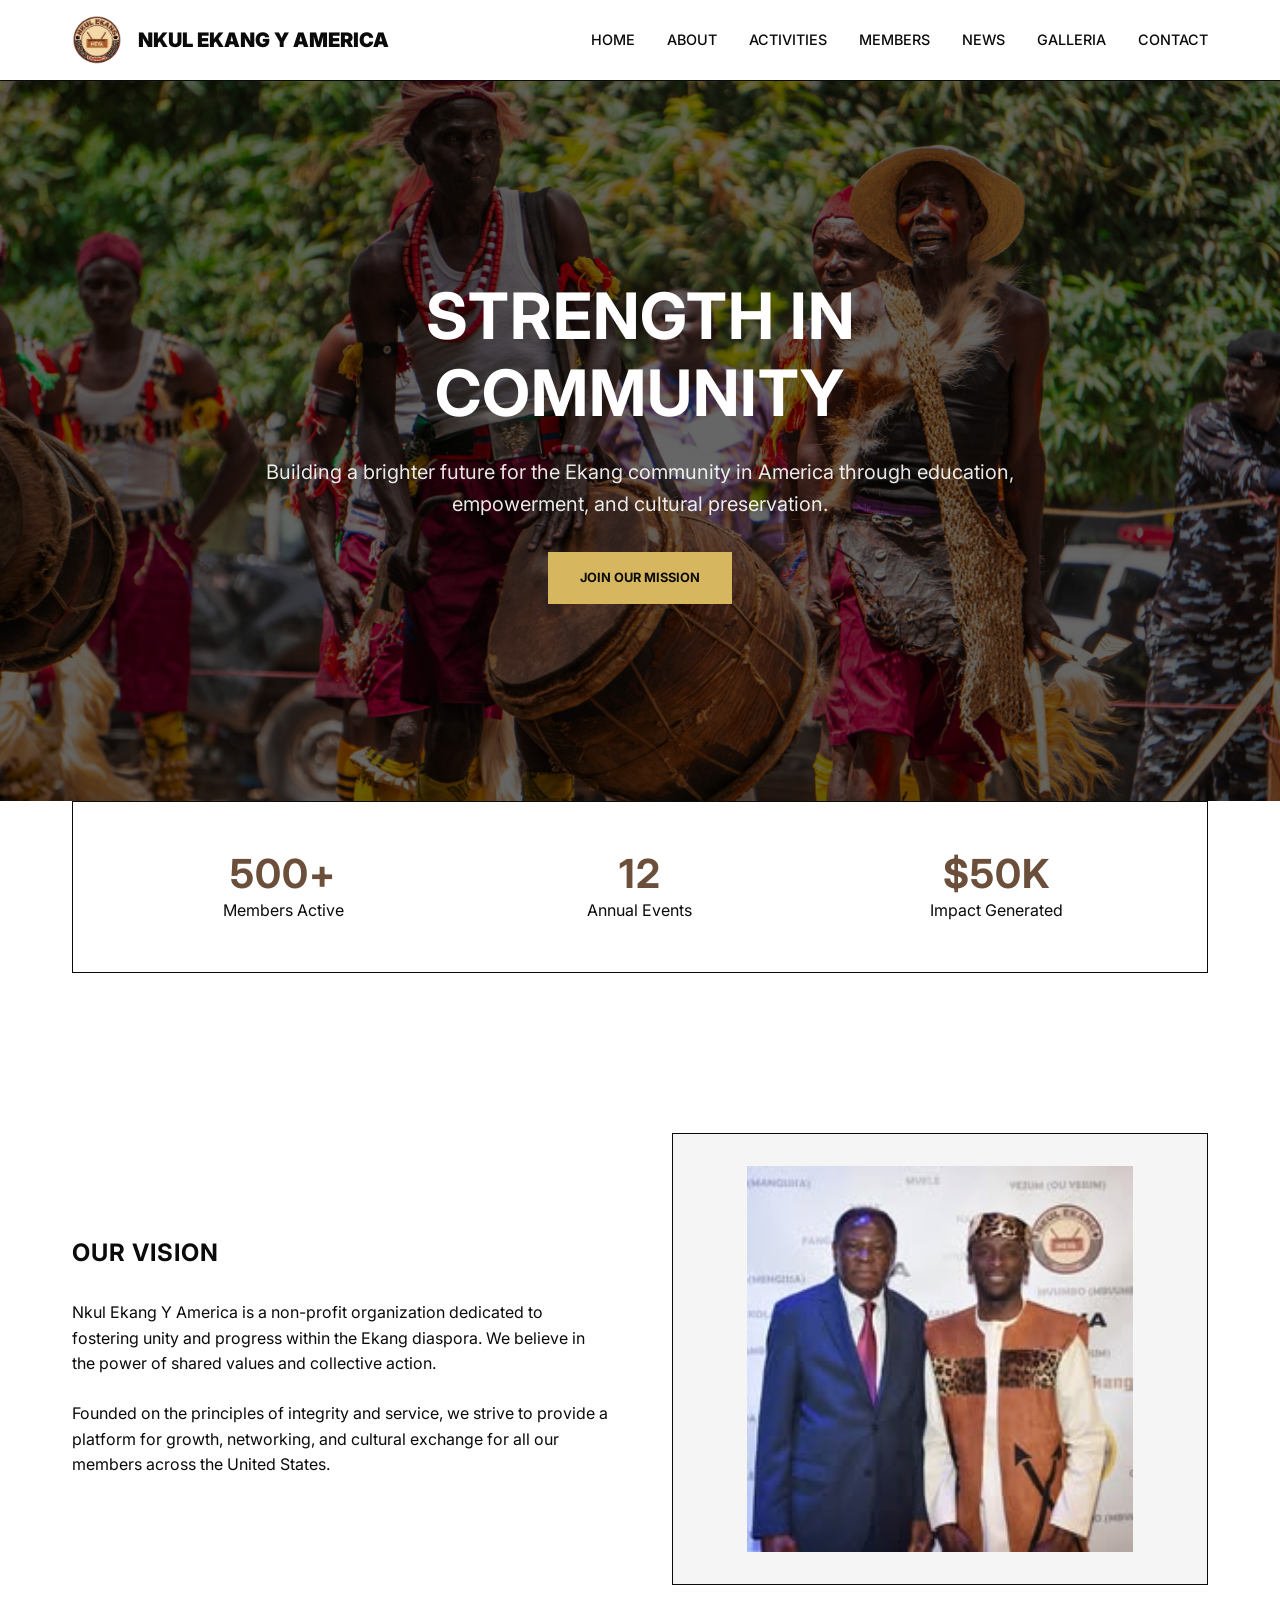
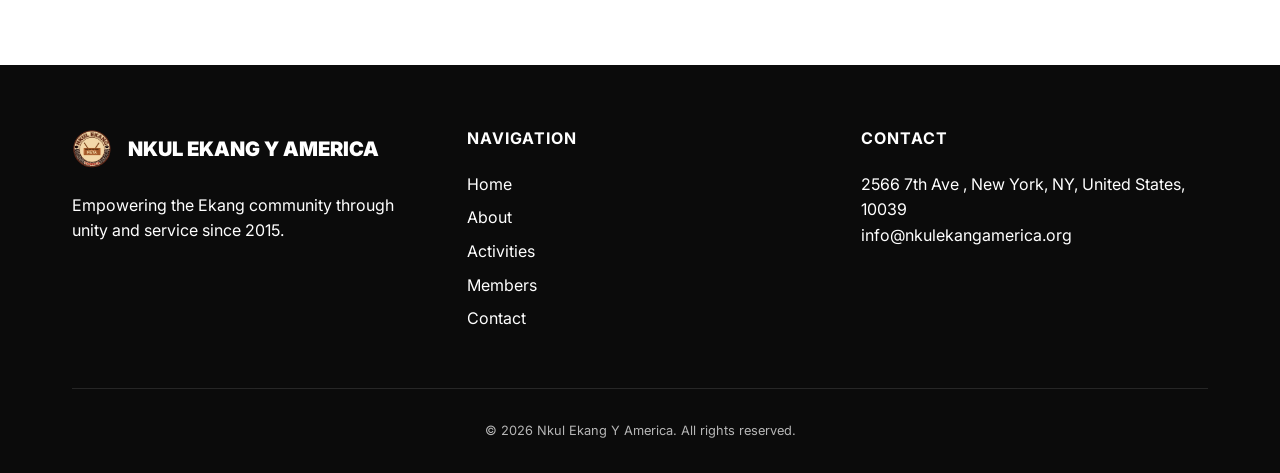
==== index.html @ 3de14778 "update contacts informations" ====
<!DOCTYPE html>
<html lang="en">
<head>
    <meta charset="UTF-8">
    <meta name="viewport" content="width=device-width, initial-scale=1.0">
    <title>Nkul Ekang Y America | Official Association</title>
    <meta name="description" content="Official website of Nkul Ekang Y America, dedicated to community impact and cultural heritage.">
    <link rel="preconnect" href="https://fonts.googleapis.com">
    <link rel="preconnect" href="https://fonts.gstatic.com" crossorigin>
    <link href="https://fonts.googleapis.com/css2?family=Inter:wght@400;500;700;900&display=swap" rel="stylesheet">
    <link rel="stylesheet" href="assets/css/style.css">
    <style>
        .hero {
            height: 80vh;
            display: flex;
            align-items: center;
            background: linear-gradient(rgba(0,0,0,0.6), rgba(0,0,0,0.6)), url('assets/images/banniereindex.jpg') no-repeat center center/cover;
            color: var(--color-white);
            text-align: center;
        }
        .hero-content {
            max-width: 800px;
            margin: 0 auto;
        }
        .hero h1 {
            font-size: 4rem;
            margin-bottom: 1.5rem;
        }
        .hero p {
            font-size: 1.25rem;
            margin-bottom: 2rem;
            opacity: 0.9;
        }

        @media (max-width: 768px) {
            .hero {
                height: 60vh;
            }
            .hero h1 {
                font-size: 2.5rem;
            }
            .hero p {
                font-size: 1.1rem;
            }
        }
        .stats-grid {
            display: grid;
            grid-template-columns: repeat(3, 1fr);
            gap: 2rem;
            text-align: center;
            margin-top: -5rem;
            background: var(--color-white);
            padding: 3rem;
            border: 1px solid var(--color-black);
        }
        .stat-item h3 {
            font-size: 2.5rem;
            color: var(--color-brown);
        }
    </style>
</head>
<body>
    <header>
        <div class="container">
            <nav>
                <a href="index.html" class="logo" style="display: flex; align-items: center; gap: 1rem;">
                    <img src="assets/images/logos/logo-removebg.png" alt="Logo" style="height: 50px;">
                    <span>Nkul Ekang Y America</span>
                </a>
                <div class="nav-links">
                    <a href="index.html">Home</a>
                    <a href="about.html">About</a>
                    <a href="activities.html">Activities</a>
                    <a href="members.html">Members</a>
                    <a href="news.html">News</a>
                    <a href="galleria.html">Galleria</a>
                    <a href="contact.html">Contact</a>
                </div>
                <button class="menu-toggle" aria-label="Toggle Menu">
                    <span></span>
                    <span></span>
                    <span></span>
                </button>
            </nav>
        </div>
    </header>

    <main>
        <section class="hero">
            <div class="container">
                <div class="hero-content">
                    <h1>Strength in Community</h1>
                    <p>Building a brighter future for the Ekang community in America through education, empowerment, and cultural preservation.</p>
                    <a href="contact.html" class="btn btn-alt">Join Our Mission</a>
                </div>
            </div>
        </section>

        <section class="stats">
            <div class="container">
                <div class="stats-grid">
                    <div class="stat-item">
                        <h3>500+</h3>
                        <p>Members Active</p>
                    </div>
                    <div class="stat-item">
                        <h3>12</h3>
                        <p>Annual Events</p>
                    </div>
                    <div class="stat-item">
                        <h3>$50k</h3>
                        <p>Impact Generated</p>
                    </div>
                </div>
            </div>
        </section>

        <section class="about">
            <div class="container">
                <div class="about-content-split" style="display: grid; grid-template-columns: 1fr 1fr; gap: 4rem; align-items: center;">
                    <div>
                        <h2 style="margin-bottom: 2rem;">Our Vision</h2>
                        <p style="margin-bottom: 1.5rem;">Nkul Ekang Y America is a non-profit organization dedicated to fostering unity and progress within the Ekang diaspora. We believe in the power of shared values and collective action.</p>
                        <p>Founded on the principles of integrity and service, we strive to provide a platform for growth, networking, and cultural exchange for all our members across the United States.</p>
                    </div>
                    <div style="background: var(--color-gray-light); border: 1px solid var(--color-black); display: flex; align-items: center; justify-content: center;">
                        <img src="assets/images/2p.jpg" alt="Presidents" style="width: 100%; max-width: 450px; height: auto; display: block; padding: 2rem;">
                    </div>
                </div>
            </div>
        </section>
    </main>

    <footer>
        <div class="container">
            <div class="footer-grid">
                <div>
                    <div class="logo" style="display: flex; align-items: center; gap: 1rem; margin-bottom: 1.5rem;">
                        <img src="assets/images/logos/logo-removebg.png" alt="Logo" style="height: 40px;">
                        <span>Nkul Ekang Y America</span>
                    </div>
                    <p>Empowering the Ekang community through unity and service since 2015.</p>
                </div>
                <div>
                    <h4 style="margin-bottom: 1.5rem;">Navigation</h4>
                    <ul style="list-style: none;">
                        <li style="margin-bottom: 0.5rem;"><a href="index.html">Home</a></li>
                        <li style="margin-bottom: 0.5rem;"><a href="about.html">About</a></li>
                        <li style="margin-bottom: 0.5rem;"><a href="activities.html">Activities</a></li>
                        <li style="margin-bottom: 0.5rem;"><a href="members.html">Members</a></li>
                        <li style="margin-bottom: 0.5rem;"><a href="contact.html">Contact</a></li>
                    </ul>
                </div>
                <div>
                    <h4 style="margin-bottom: 1.5rem;">Contact</h4>
                    <p>2566 7th Ave , New York, NY, United States, 10039</p>
                    <p>info@nkulekangamerica.org</p>
                </div>
            </div>
            <div class="footer-bottom">
                &copy; 2026 Nkul Ekang Y America. All rights reserved.
            </div>
        </div>
    </footer>

    <script>
        const menuToggle = document.querySelector('.menu-toggle');
        const navLinks = document.querySelector('.nav-links');

        menuToggle.addEventListener('click', () => {
            navLinks.classList.toggle('active');
        });

        // Close menu when clicking a link
        document.querySelectorAll('.nav-links a').forEach(link => {
            link.addEventListener('click', () => {
                navLinks.classList.remove('active');
            });
        });
    </script>
</body>
</html>
---- assets/css/style.css ----
/* 
   NKUL EKANG Y AMERICA - DESIGN SYSTEM
   Theme: Institutional, Minimalist, Sharp
*/

:root {
    --color-black: #0B0B0B;
    --color-white: #FFFFFF;
    --color-brown: #6B4F3A;
    --color-yellow: #D6B65F;
    --color-gray-light: #F5F5F5;
    --font-main: 'Inter', system-ui, -apple-system, sans-serif;
    --container-width: 1200px;
    --spacing-base: 1rem;
}

/* Base Reset */
* {
    margin: 0;
    padding: 0;
    box-sizing: border-box;
}

body {
    font-family: var(--font-main);
    background-color: var(--color-white);
    color: var(--color-black);
    line-height: 1.6;
    overflow-x: hidden;
}

/* Typography */
h1, h2, h3, h4 {
    text-transform: uppercase;
    letter-spacing: 1px;
    font-weight: 700;
    line-height: 1.2;
}

a {
    text-decoration: none;
    color: inherit;
    transition: color 0.3s ease;
}

/* Layout Elements */
.container {
    max-width: var(--container-width);
    margin: 0 auto;
    padding: 0 2rem;
}

section {
    padding: 5rem 0;
}

/* Header & Navigation */
header {
    background: var(--color-white);
    border-bottom: 1px solid var(--color-black);
    position: sticky;
    top: 0;
    z-index: 1000;
}

nav {
    display: flex;
    justify-content: space-between;
    align-items: center;
    height: 80px;
}

.logo {
    font-size: 1.25rem;
    font-weight: 900;
    text-transform: uppercase;
}

.nav-links {
    display: flex;
    gap: 2rem;
}

.nav-links a {
    font-weight: 500;
    font-size: 0.9rem;
    text-transform: uppercase;
}

.nav-links a:hover {
    color: var(--color-brown);
}

.menu-toggle {
    display: none;
    flex-direction: column;
    gap: 6px;
    cursor: pointer;
    background: none;
    border: none;
    padding: 10px;
}

.menu-toggle span {
    display: block;
    width: 25px;
    height: 2px;
    background-color: var(--color-black);
    transition: 0.3s;
}

/* Components - NO BORDER RADIUS */
.btn {
    display: inline-block;
    padding: 1rem 2rem;
    background: var(--color-black);
    color: var(--color-white);
    border: none;
    text-transform: uppercase;
    font-weight: 700;
    font-size: 0.8rem;
    cursor: pointer;
    transition: background 0.3s ease;
}

.btn:hover {
    background: var(--color-brown);
}

.btn-alt {
    background: var(--color-yellow);
    color: var(--color-black);
}

.btn-alt:hover {
    background: #c2a353;
}

/* Sharp Cards */
.card {
    border: 1px solid #e0e0e0;
    padding: 2rem;
}

/* Page Banner System */
.page-banner {
    height: 40vh;
    display: flex;
    align-items: center;
    background-size: cover;
    background-position: center;
    position: relative;
    color: var(--color-white);
    margin-bottom: 2rem;
}

.page-banner::before {
    content: '';
    position: absolute;
    top: 0;
    left: 0;
    width: 100%;
    height: 100%;
    background: rgba(0, 0, 0, 0.6);
}

.page-banner .container {
    position: relative;
    z-index: 2;
}

.page-banner h1 {
    font-size: 3.5rem;
    margin: 0;
}

/* Footer */
footer {
    background: var(--color-black);
    color: var(--color-white);
    padding: 4rem 0 2rem;
}

.footer-grid {
    display: grid;
    grid-template-columns: repeat(auto-fit, minmax(200px, 1fr));
    gap: 3rem;
    margin-bottom: 3rem;
}

.footer-bottom {
    border-top: 1px solid #333;
    padding-top: 2rem;
    font-size: 0.8rem;
    text-align: center;
    opacity: 0.7;
}

/* Responsiveness */
@media (max-width: 768px) {
    nav {
        height: 70px;
    }

    .menu-toggle {
        display: flex;
    }

    .nav-links {
        display: none;
        position: absolute;
        top: 70px;
        left: 0;
        width: 100%;
        background: var(--color-white);
        flex-direction: column;
        padding: 2rem;
        gap: 1.5rem;
        border-bottom: 1px solid var(--color-black);
        z-index: 999;
    }

    .nav-links.active {
        display: flex;
    }

    .nav-links a {
        font-size: 1rem;
        width: 100%;
        text-align: center;
    }

    .page-banner h1 {
        font-size: 2.2rem;
    }

    section {
        padding: 3rem 0;
    }
    
    h1 { font-size: 2.2rem; }
    h2 { font-size: 1.8rem; }

    .container {
        padding: 0 1.5rem;
    }

    /* Grid adjustments for mobile */
    .footer-grid, 
    .stats-grid, 
    .values-grid,
    .members-grid {
        grid-template-columns: 1fr !important;
        gap: 2rem;
    }

    /* Specific layout fixes for About and Home */
    .about-content-split {
        grid-template-columns: 1fr !important;
        text-align: center;
        gap: 2rem !important;
    }

    .about-content-split img {
        max-width: 350px !important;
        width: 100%;
        margin: 0 auto;
    }
}
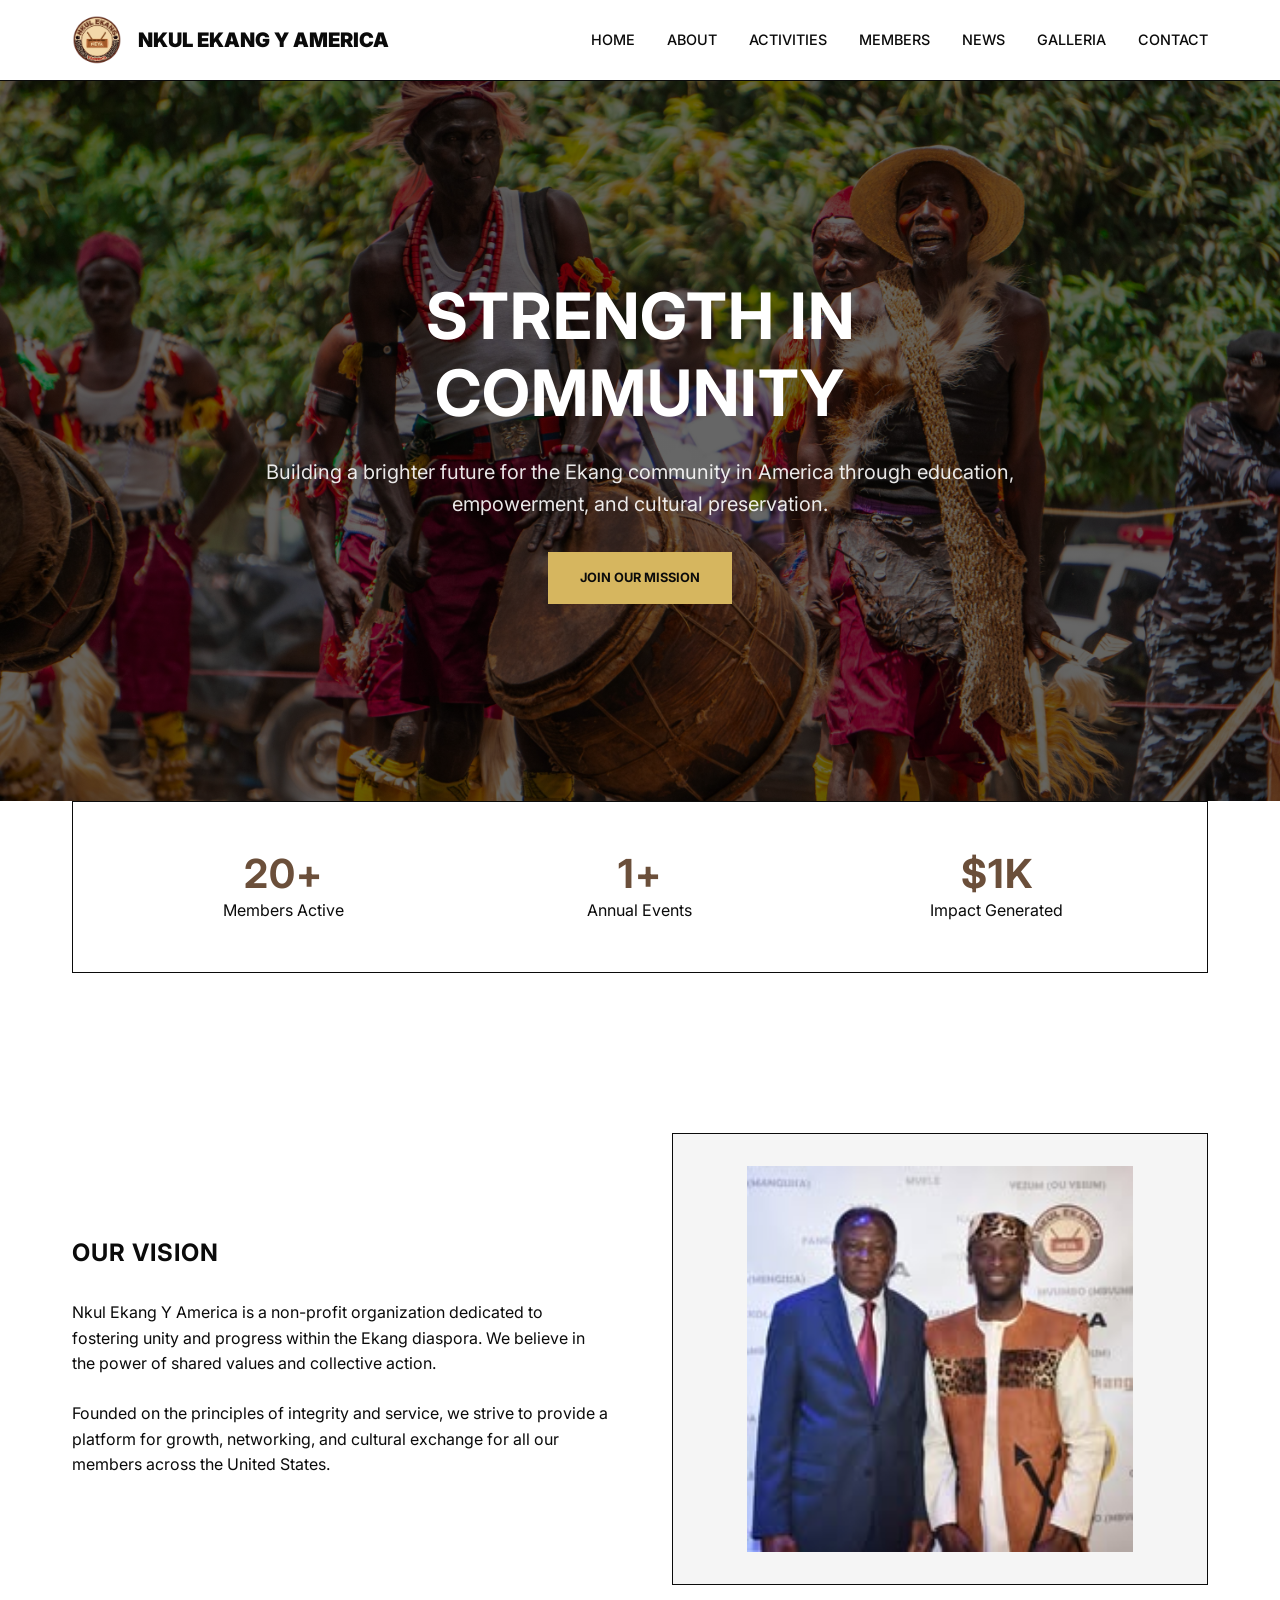
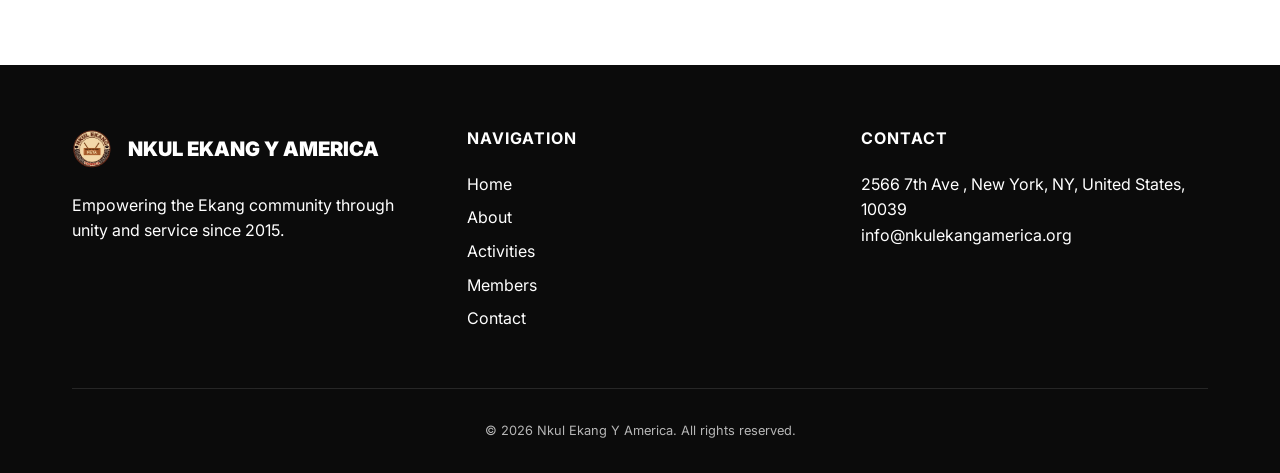
==== commit f22369b8: "modifications mineures" ====
--- a/index.html
+++ b/index.html
@@ -100,15 +100,15 @@
             <div class="container">
                 <div class="stats-grid">
                     <div class="stat-item">
-                        <h3>500+</h3>
+                        <h3>20+</h3>
                         <p>Members Active</p>
                     </div>
                     <div class="stat-item">
-                        <h3>12</h3>
+                        <h3>1+</h3>
                         <p>Annual Events</p>
                     </div>
                     <div class="stat-item">
-                        <h3>$50k</h3>
+                        <h3>$1k</h3>
                         <p>Impact Generated</p>
                     </div>
                 </div>
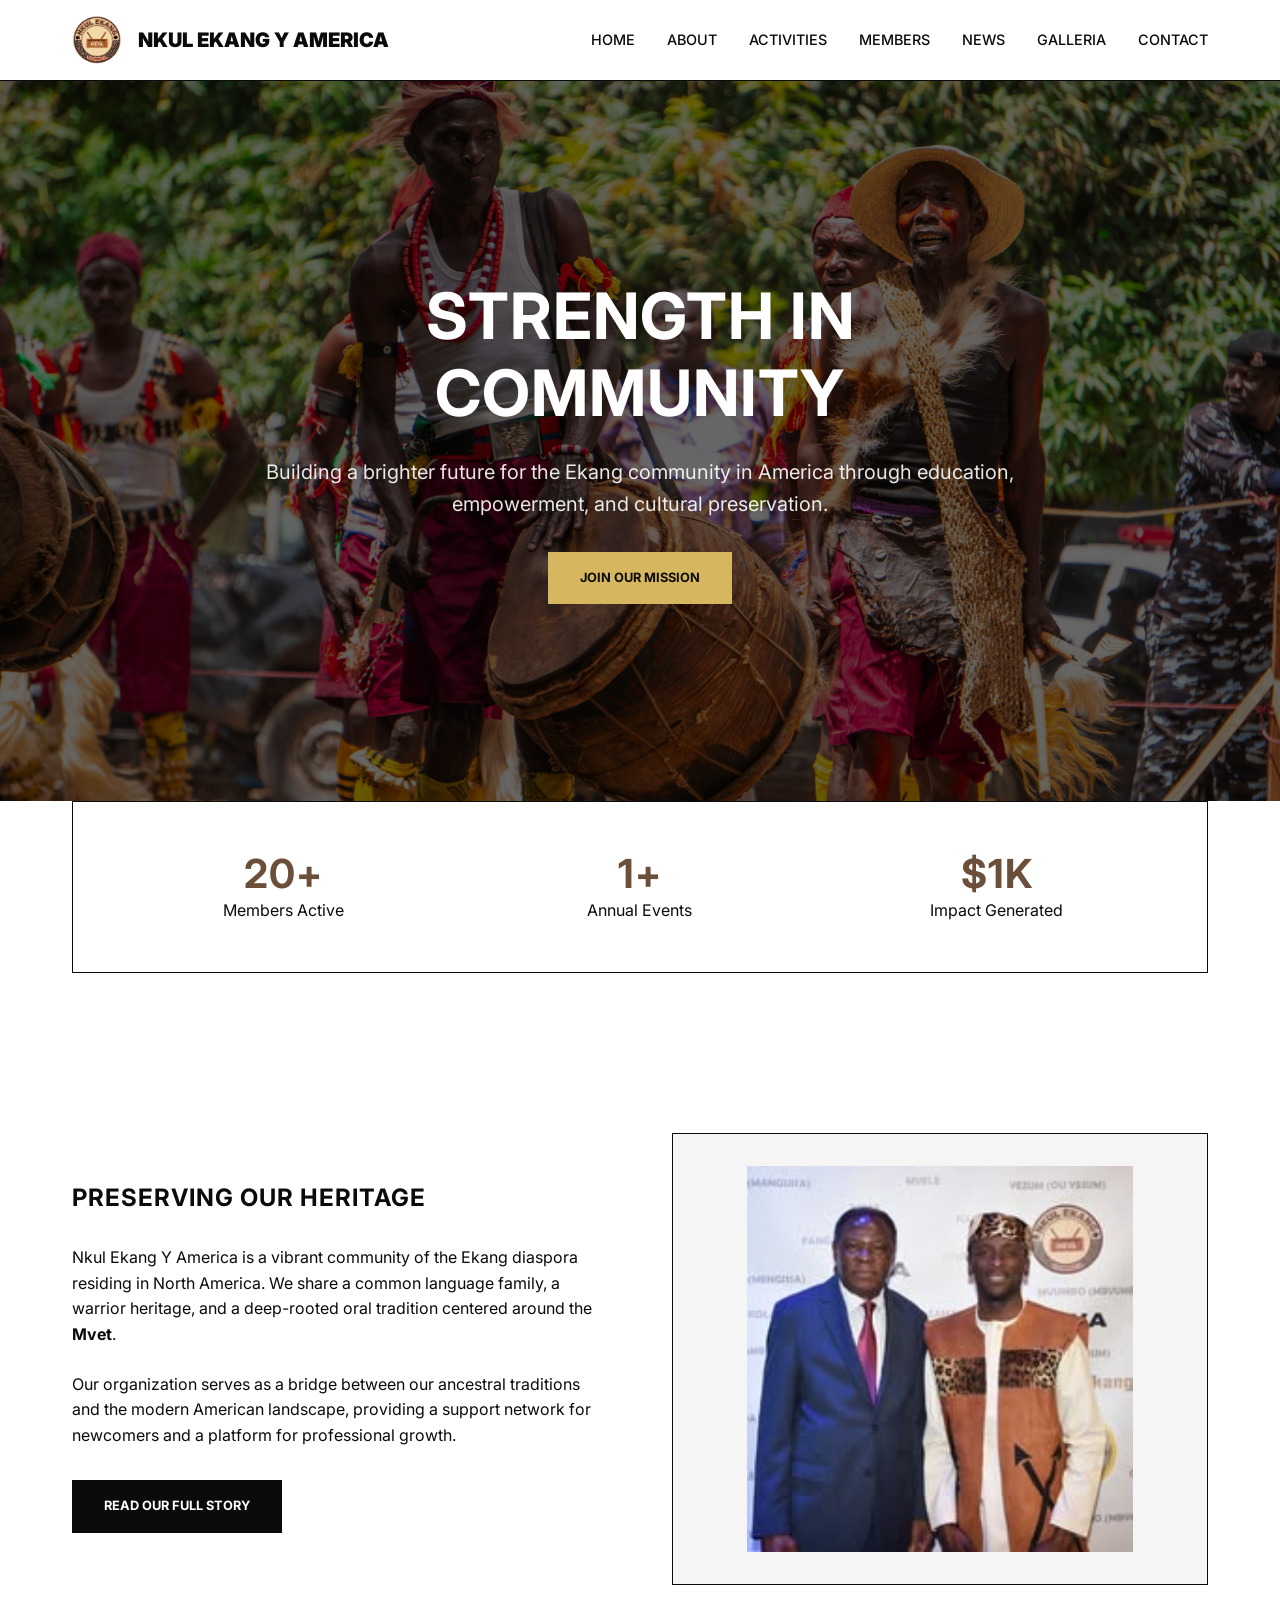
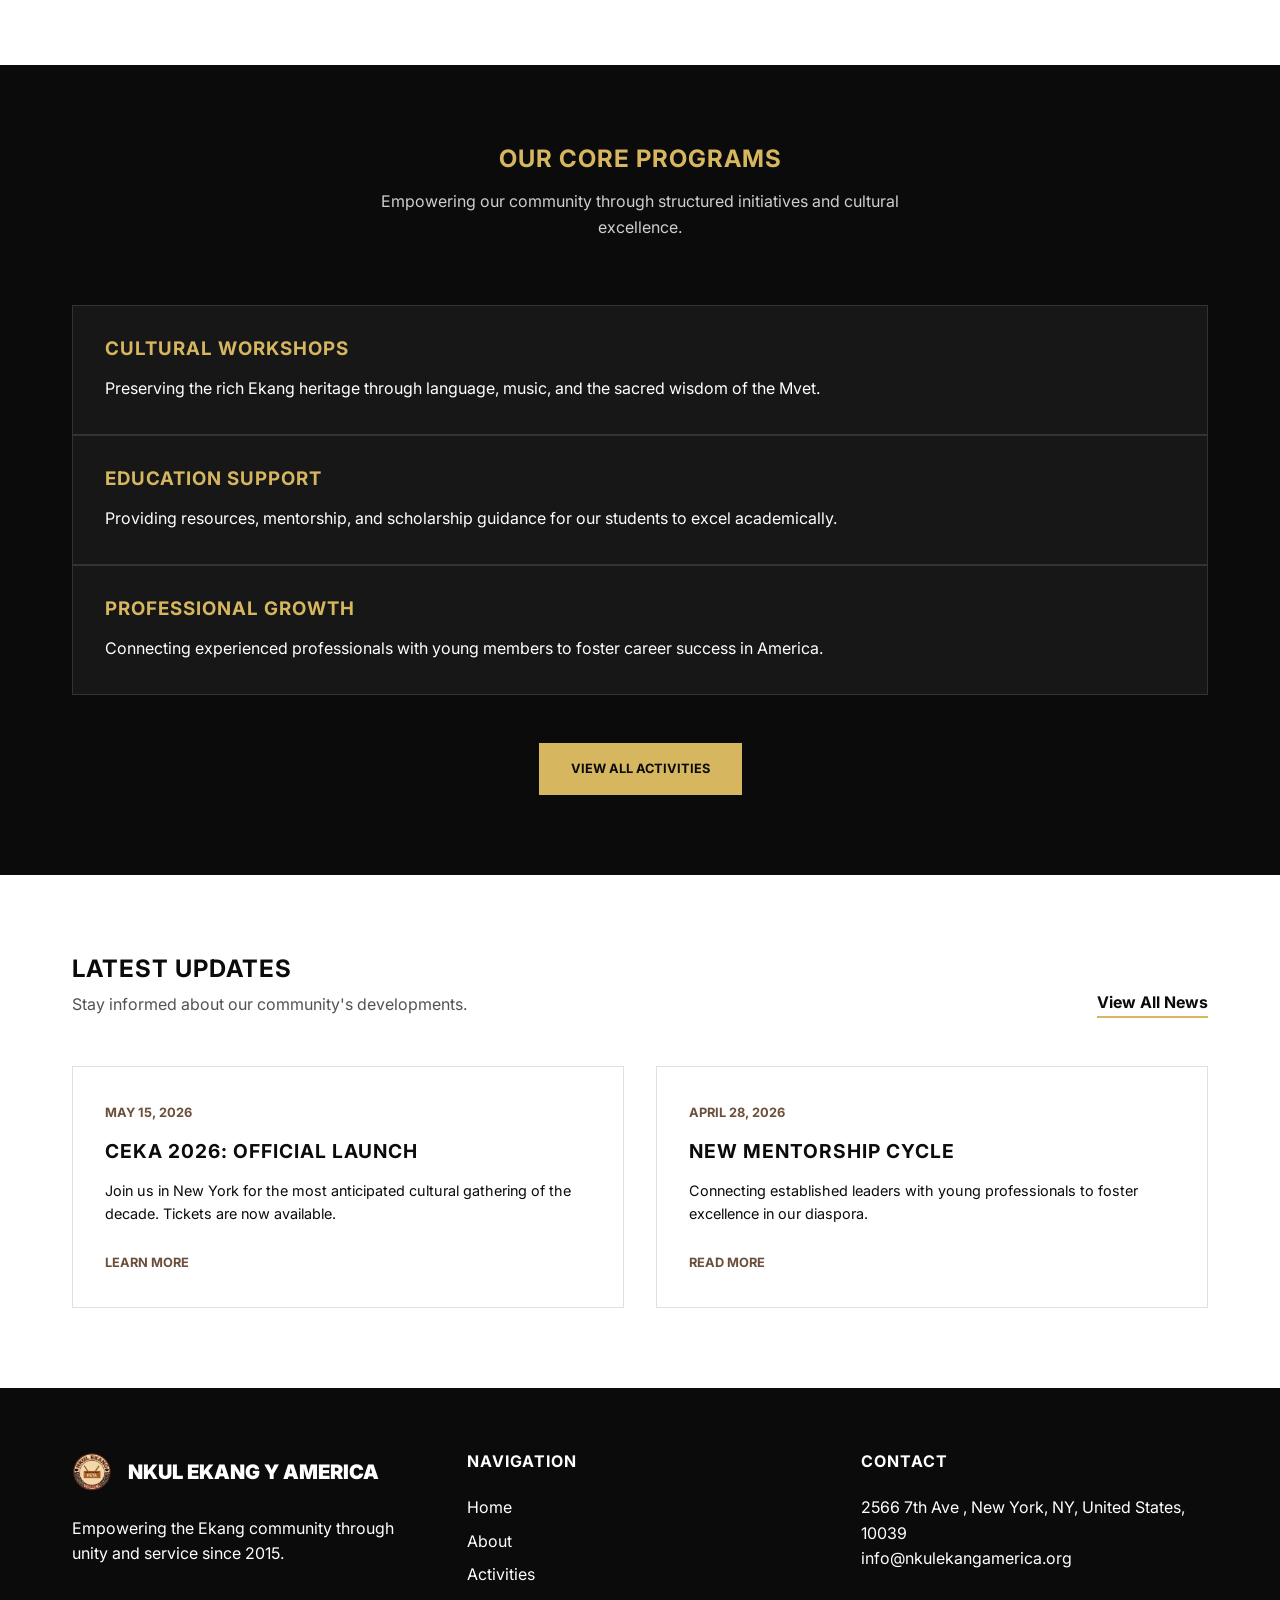
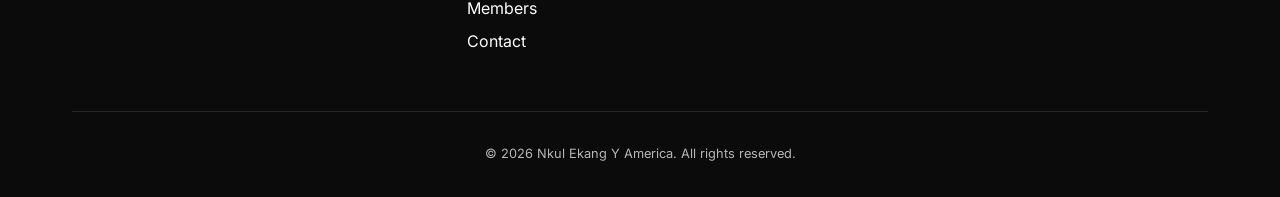
==== commit e6c24187: "add content on index.html" ====
--- a/index.html
+++ b/index.html
@@ -119,12 +119,65 @@
             <div class="container">
                 <div class="about-content-split" style="display: grid; grid-template-columns: 1fr 1fr; gap: 4rem; align-items: center;">
                     <div>
-                        <h2 style="margin-bottom: 2rem;">Our Vision</h2>
-                        <p style="margin-bottom: 1.5rem;">Nkul Ekang Y America is a non-profit organization dedicated to fostering unity and progress within the Ekang diaspora. We believe in the power of shared values and collective action.</p>
-                        <p>Founded on the principles of integrity and service, we strive to provide a platform for growth, networking, and cultural exchange for all our members across the United States.</p>
+                        <h2 style="margin-bottom: 2rem;">Preserving Our Heritage</h2>
+                        <p style="margin-bottom: 1.5rem;">Nkul Ekang Y America is a vibrant community of the Ekang diaspora residing in North America. We share a common language family, a warrior heritage, and a deep-rooted oral tradition centered around the <strong>Mvet</strong>.</p>
+                        <p style="margin-bottom: 2rem;">Our organization serves as a bridge between our ancestral traditions and the modern American landscape, providing a support network for newcomers and a platform for professional growth.</p>
+                        <a href="about.html" class="btn">Read Our Full Story</a>
                     </div>
                     <div style="background: var(--color-gray-light); border: 1px solid var(--color-black); display: flex; align-items: center; justify-content: center;">
                         <img src="assets/images/2p.jpg" alt="Presidents" style="width: 100%; max-width: 450px; height: auto; display: block; padding: 2rem;">
+                    </div>
+                </div>
+            </div>
+        </section>
+
+        <section style="background: var(--color-black); color: var(--color-white);">
+            <div class="container">
+                <div style="text-align: center; margin-bottom: 4rem;">
+                    <h2 style="color: var(--color-yellow);">Our Core Programs</h2>
+                    <p style="max-width: 600px; margin: 1rem auto 0; opacity: 0.8;">Empowering our community through structured initiatives and cultural excellence.</p>
+                </div>
+                <div class="values-grid">
+                    <div class="card" style="background: rgba(255,255,255,0.05); border-color: #333;">
+                        <h3 style="color: var(--color-yellow); margin-bottom: 1rem;">Cultural Workshops</h3>
+                        <p>Preserving the rich Ekang heritage through language, music, and the sacred wisdom of the Mvet.</p>
+                    </div>
+                    <div class="card" style="background: rgba(255,255,255,0.05); border-color: #333;">
+                        <h3 style="color: var(--color-yellow); margin-bottom: 1rem;">Education Support</h3>
+                        <p>Providing resources, mentorship, and scholarship guidance for our students to excel academically.</p>
+                    </div>
+                    <div class="card" style="background: rgba(255,255,255,0.05); border-color: #333;">
+                        <h3 style="color: var(--color-yellow); margin-bottom: 1rem;">Professional Growth</h3>
+                        <p>Connecting experienced professionals with young members to foster career success in America.</p>
+                    </div>
+                </div>
+                <div style="text-align: center; margin-top: 3rem;">
+                    <a href="activities.html" class="btn btn-alt">View All Activities</a>
+                </div>
+            </div>
+        </section>
+
+        <section>
+            <div class="container">
+                <div style="display: flex; justify-content: space-between; align-items: flex-end; margin-bottom: 3rem; flex-wrap: wrap; gap: 1rem;">
+                    <div>
+                        <h2>Latest Updates</h2>
+                        <p style="opacity: 0.7; margin-top: 0.5rem;">Stay informed about our community's developments.</p>
+                    </div>
+                    <a href="news.html" style="font-weight: 700; border-bottom: 2px solid var(--color-yellow);">View All News</a>
+                </div>
+                <div style="display: grid; grid-template-columns: repeat(auto-fit, minmax(300px, 1fr)); gap: 2rem;">
+                    <div class="card">
+                        <span style="font-size: 0.8rem; font-weight: 700; color: var(--color-brown);">MAY 15, 2026</span>
+                        <h3 style="margin: 1rem 0; font-size: 1.2rem;">CEKA 2026: Official Launch</h3>
+                        <p style="margin-bottom: 1.5rem; font-size: 0.9rem;">Join us in New York for the most anticipated cultural gathering of the decade. Tickets are now available.</p>
+                        <a href="ceka2026.html" style="font-weight: 700; font-size: 0.8rem; text-transform: uppercase; color: var(--color-brown);">Learn More</a>
+                    </div>
+                    <div class="card">
+                        <span style="font-size: 0.8rem; font-weight: 700; color: var(--color-brown);">APRIL 28, 2026</span>
+                        <h3 style="margin: 1rem 0; font-size: 1.2rem;">New Mentorship Cycle</h3>
+                        <p style="margin-bottom: 1.5rem; font-size: 0.9rem;">Connecting established leaders with young professionals to foster excellence in our diaspora.</p>
+                        <a href="news.html" style="font-weight: 700; font-size: 0.8rem; text-transform: uppercase; color: var(--color-brown);">Read More</a>
                     </div>
                 </div>
             </div>
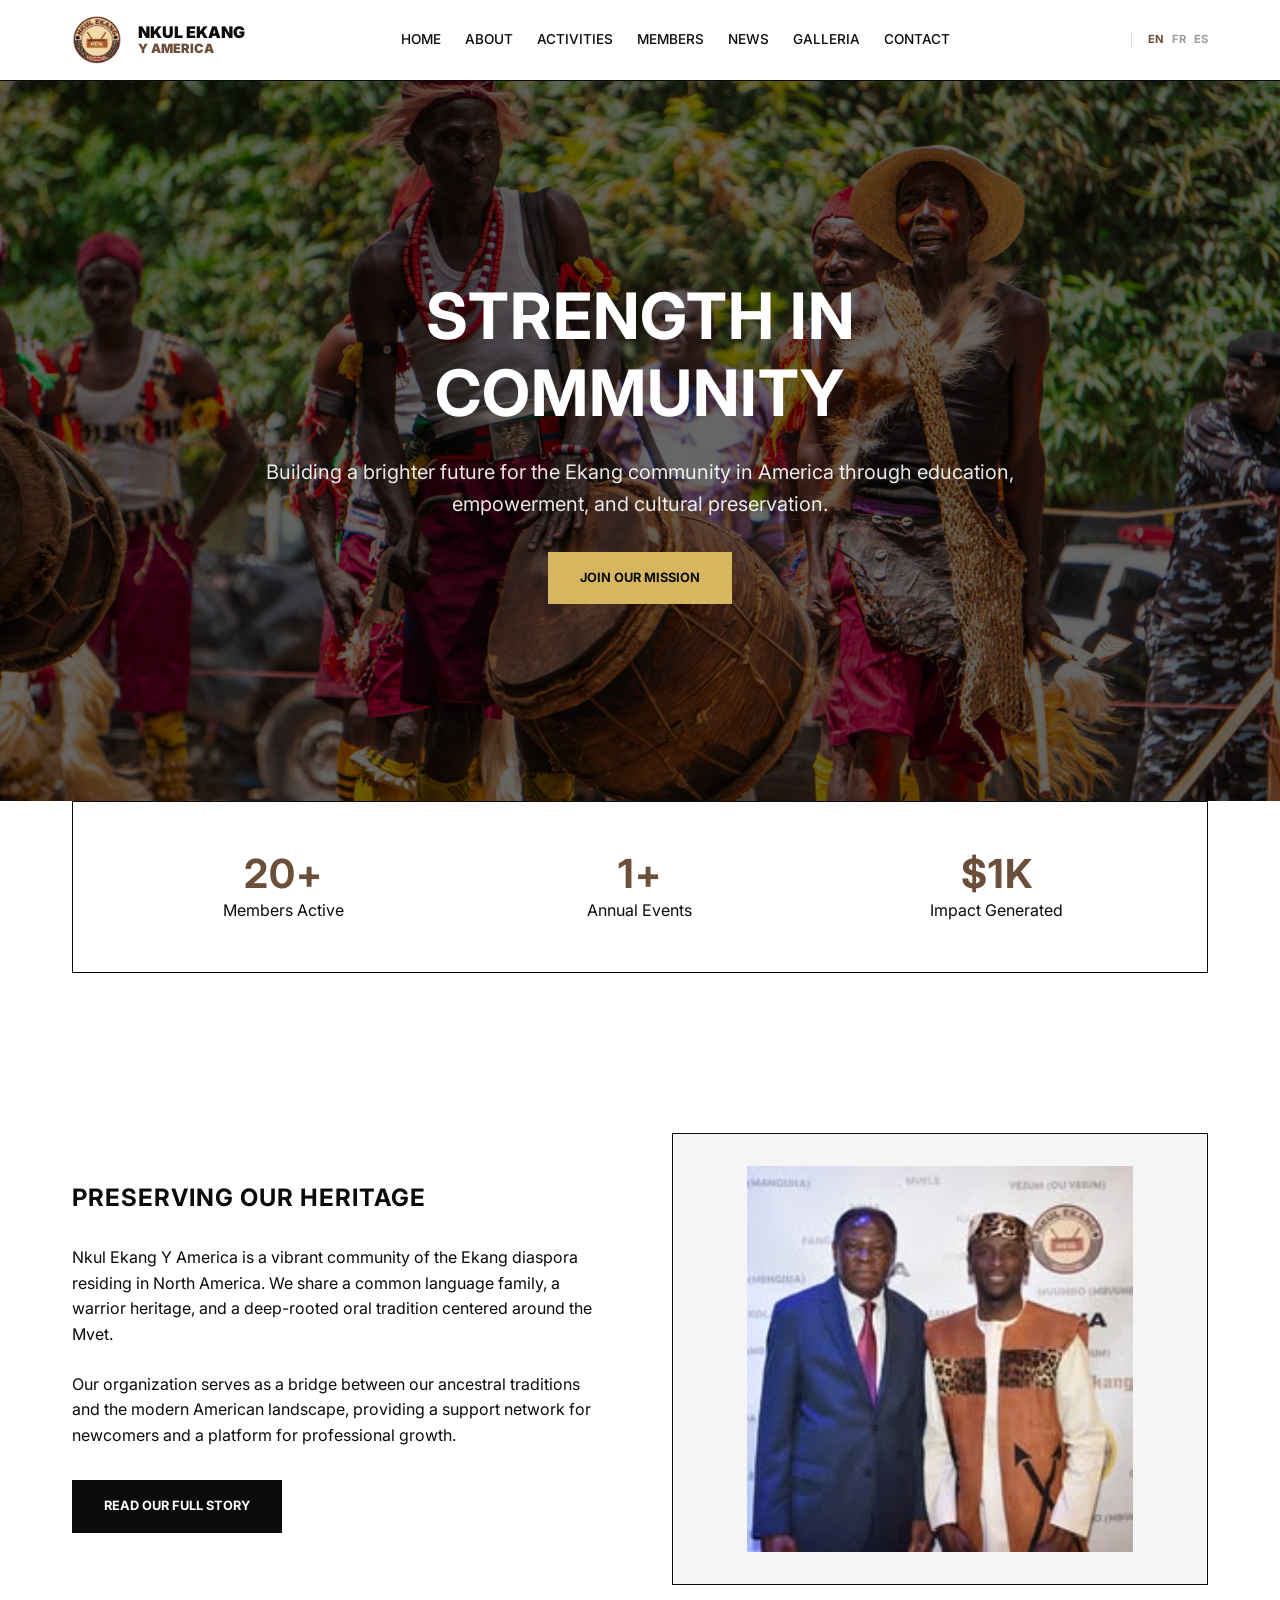
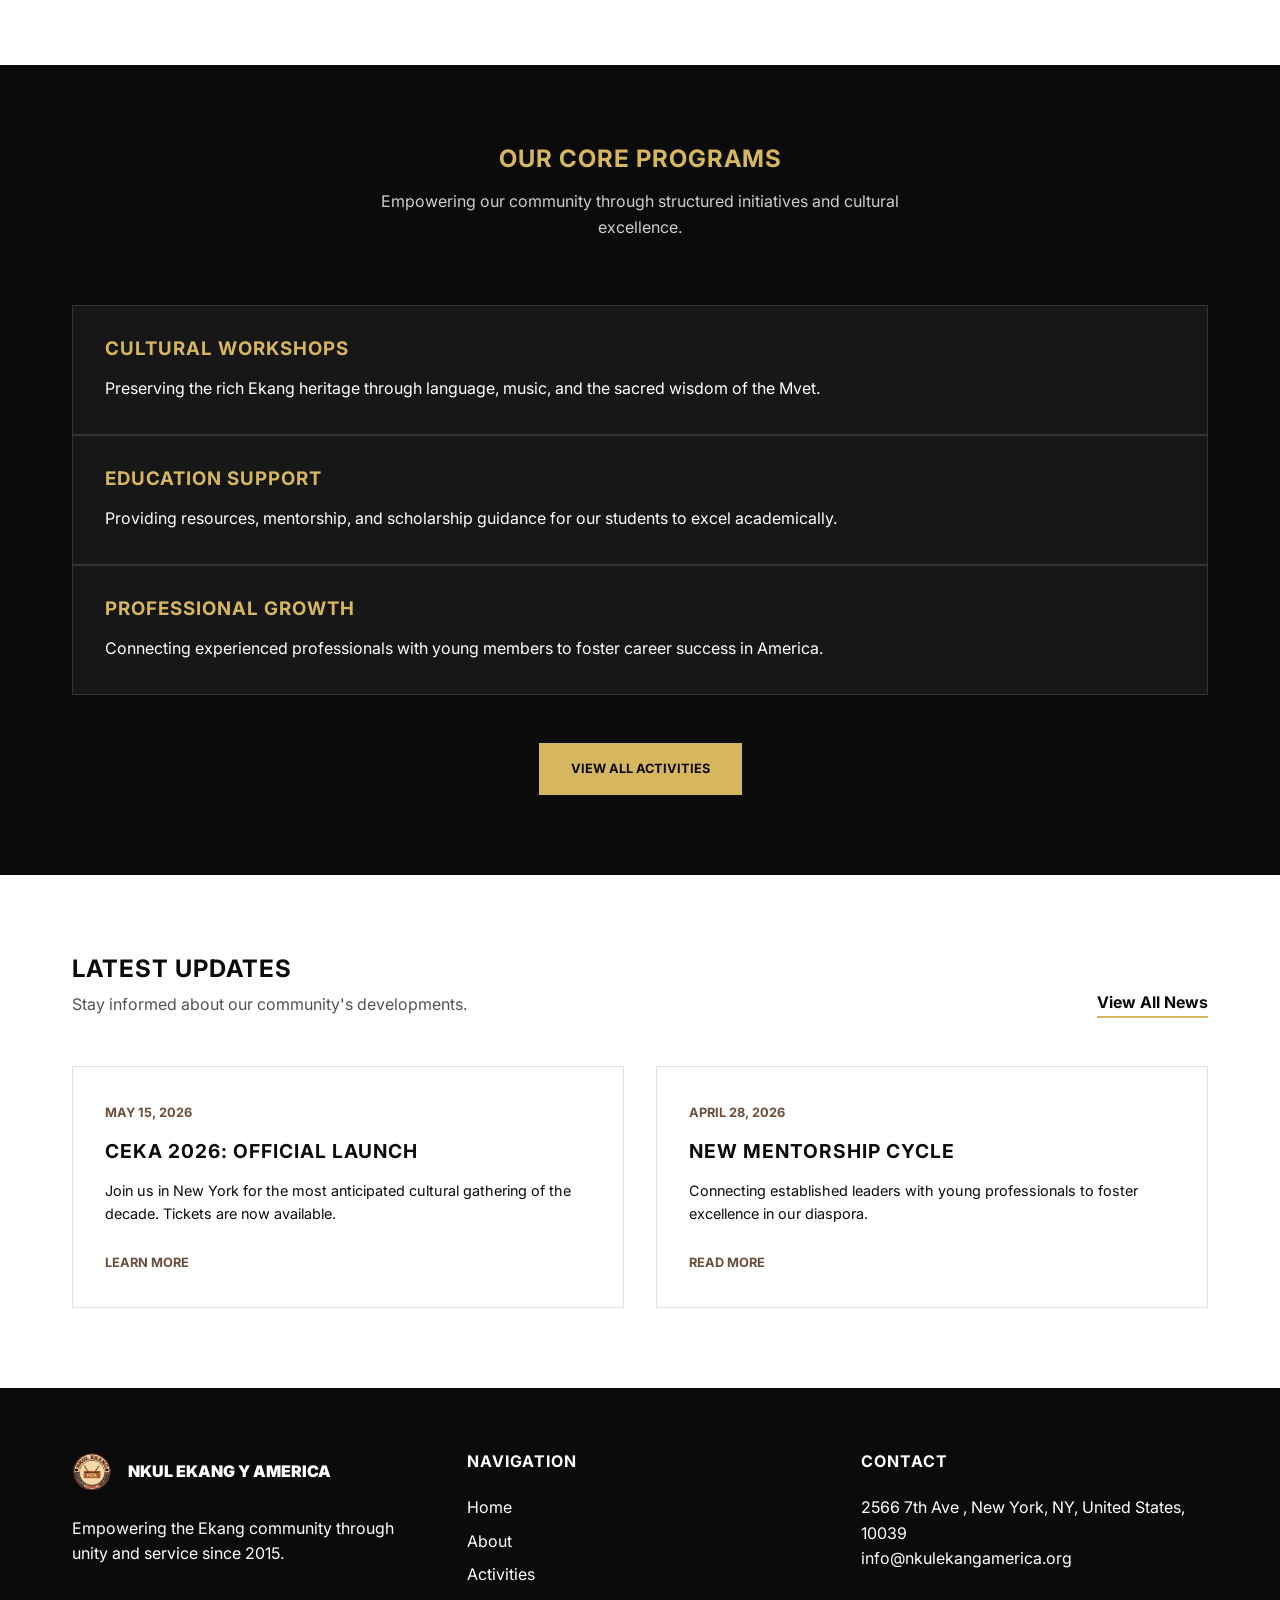
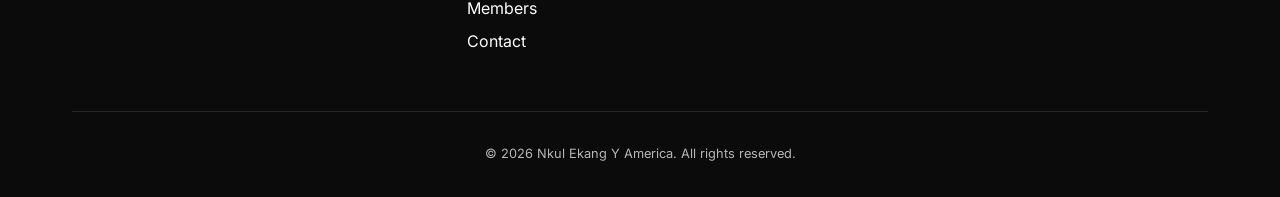
==== commit 8b77ff32: "mon final" ====
--- a/index.html
+++ b/index.html
@@ -5,6 +5,21 @@
     <meta name="viewport" content="width=device-width, initial-scale=1.0">
     <title>Nkul Ekang Y America | Official Association</title>
     <meta name="description" content="Official website of Nkul Ekang Y America, dedicated to community impact and cultural heritage.">
+    
+    <!-- Open Graph / Facebook -->
+    <meta property="og:type" content="website">
+    <meta property="og:url" content="https://nkulekangamerica.org/index.html">
+    <meta property="og:title" content="Nkul Ekang Y America | Official Association">
+    <meta property="og:description" content="Building a brighter future for the Ekang community in America through education, empowerment, and cultural preservation.">
+    <meta property="og:image" content="https://nkulekangamerica.org/assets/images/banniereindex.jpg">
+
+    <!-- Twitter -->
+    <meta property="twitter:card" content="summary_large_image">
+    <meta property="twitter:url" content="https://nkulekangamerica.org/index.html">
+    <meta property="twitter:title" content="Nkul Ekang Y America | Official Association">
+    <meta property="twitter:description" content="Building a brighter future for the Ekang community in America through education, empowerment, and cultural preservation.">
+    <meta property="twitter:image" content="https://nkulekangamerica.org/assets/images/banniereindex.jpg">
+
     <link rel="preconnect" href="https://fonts.googleapis.com">
     <link rel="preconnect" href="https://fonts.gstatic.com" crossorigin>
     <link href="https://fonts.googleapis.com/css2?family=Inter:wght@400;500;700;900&display=swap" rel="stylesheet">
@@ -63,18 +78,26 @@
     <header>
         <div class="container">
             <nav>
-                <a href="index.html" class="logo" style="display: flex; align-items: center; gap: 1rem;">
+                <a href="index.html" class="logo">
                     <img src="assets/images/logos/logo-removebg.png" alt="Logo" style="height: 50px;">
-                    <span>Nkul Ekang Y America</span>
+                    <div class="logo-text">
+                        <span>Nkul Ekang</span>
+                        <span>Y America</span>
+                    </div>
                 </a>
                 <div class="nav-links">
-                    <a href="index.html">Home</a>
-                    <a href="about.html">About</a>
-                    <a href="activities.html">Activities</a>
-                    <a href="members.html">Members</a>
-                    <a href="news.html">News</a>
-                    <a href="galleria.html">Galleria</a>
-                    <a href="contact.html">Contact</a>
+                    <a href="index.html" data-i18n="nav-home">Home</a>
+                    <a href="about.html" data-i18n="nav-about">About</a>
+                    <a href="activities.html" data-i18n="nav-activities">Activities</a>
+                    <a href="members.html" data-i18n="nav-members">Members</a>
+                    <a href="news.html" data-i18n="nav-news">News</a>
+                    <a href="galleria.html" data-i18n="nav-galleria">Galleria</a>
+                    <a href="contact.html" data-i18n="nav-contact">Contact</a>
+                </div>
+                <div class="lang-switcher">
+                    <span class="lang-btn active" data-lang="en">EN</span>
+                    <span class="lang-btn" data-lang="fr">FR</span>
+                    <span class="lang-btn" data-lang="es">ES</span>
                 </div>
                 <button class="menu-toggle" aria-label="Toggle Menu">
                     <span></span>
@@ -89,9 +112,9 @@
         <section class="hero">
             <div class="container">
                 <div class="hero-content">
-                    <h1>Strength in Community</h1>
-                    <p>Building a brighter future for the Ekang community in America through education, empowerment, and cultural preservation.</p>
-                    <a href="contact.html" class="btn btn-alt">Join Our Mission</a>
+                    <h1 data-i18n="hero-title">Strength in Community</h1>
+                    <p data-i18n="hero-subtitle">Building a brighter future for the Ekang community in America through education, empowerment, and cultural preservation.</p>
+                    <a href="contact.html" class="btn btn-alt" data-i18n="hero-btn">Join Our Mission</a>
                 </div>
             </div>
         </section>
@@ -101,15 +124,15 @@
                 <div class="stats-grid">
                     <div class="stat-item">
                         <h3>20+</h3>
-                        <p>Members Active</p>
+                        <p data-i18n="stats-members">Members Active</p>
                     </div>
                     <div class="stat-item">
                         <h3>1+</h3>
-                        <p>Annual Events</p>
+                        <p data-i18n="stats-events">Annual Events</p>
                     </div>
                     <div class="stat-item">
                         <h3>$1k</h3>
-                        <p>Impact Generated</p>
+                        <p data-i18n="stats-impact">Impact Generated</p>
                     </div>
                 </div>
             </div>
@@ -119,10 +142,10 @@
             <div class="container">
                 <div class="about-content-split" style="display: grid; grid-template-columns: 1fr 1fr; gap: 4rem; align-items: center;">
                     <div>
-                        <h2 style="margin-bottom: 2rem;">Preserving Our Heritage</h2>
-                        <p style="margin-bottom: 1.5rem;">Nkul Ekang Y America is a vibrant community of the Ekang diaspora residing in North America. We share a common language family, a warrior heritage, and a deep-rooted oral tradition centered around the <strong>Mvet</strong>.</p>
-                        <p style="margin-bottom: 2rem;">Our organization serves as a bridge between our ancestral traditions and the modern American landscape, providing a support network for newcomers and a platform for professional growth.</p>
-                        <a href="about.html" class="btn">Read Our Full Story</a>
+                        <h2 style="margin-bottom: 2rem;" data-i18n="about-title">Preserving Our Heritage</h2>
+                        <p style="margin-bottom: 1.5rem;" data-i18n="about-p1">Nkul Ekang Y America is a vibrant community of the Ekang diaspora residing in North America. We share a common language family, a warrior heritage, and a deep-rooted oral tradition centered around the <strong>Mvet</strong>.</p>
+                        <p style="margin-bottom: 2rem;" data-i18n="about-p2">Our organization serves as a bridge between our ancestral traditions and the modern American landscape, providing a support network for newcomers and a platform for professional growth.</p>
+                        <a href="about.html" class="btn" data-i18n="about-btn">Read Our Full Story</a>
                     </div>
                     <div style="background: var(--color-gray-light); border: 1px solid var(--color-black); display: flex; align-items: center; justify-content: center;">
                         <img src="assets/images/2p.jpg" alt="Presidents" style="width: 100%; max-width: 450px; height: auto; display: block; padding: 2rem;">
@@ -134,25 +157,25 @@
         <section style="background: var(--color-black); color: var(--color-white);">
             <div class="container">
                 <div style="text-align: center; margin-bottom: 4rem;">
-                    <h2 style="color: var(--color-yellow);">Our Core Programs</h2>
-                    <p style="max-width: 600px; margin: 1rem auto 0; opacity: 0.8;">Empowering our community through structured initiatives and cultural excellence.</p>
+                    <h2 style="color: var(--color-yellow);" data-i18n="programs-title">Our Core Programs</h2>
+                    <p style="max-width: 600px; margin: 1rem auto 0; opacity: 0.8;" data-i18n="programs-subtitle">Empowering our community through structured initiatives and cultural excellence.</p>
                 </div>
                 <div class="values-grid">
                     <div class="card" style="background: rgba(255,255,255,0.05); border-color: #333;">
-                        <h3 style="color: var(--color-yellow); margin-bottom: 1rem;">Cultural Workshops</h3>
-                        <p>Preserving the rich Ekang heritage through language, music, and the sacred wisdom of the Mvet.</p>
+                        <h3 style="color: var(--color-yellow); margin-bottom: 1rem;" data-i18n="program-1-title">Cultural Workshops</h3>
+                        <p data-i18n="program-1-desc">Preserving the rich Ekang heritage through language, music, and the sacred wisdom of the Mvet.</p>
                     </div>
                     <div class="card" style="background: rgba(255,255,255,0.05); border-color: #333;">
-                        <h3 style="color: var(--color-yellow); margin-bottom: 1rem;">Education Support</h3>
-                        <p>Providing resources, mentorship, and scholarship guidance for our students to excel academically.</p>
+                        <h3 style="color: var(--color-yellow); margin-bottom: 1rem;" data-i18n="program-2-title">Education Support</h3>
+                        <p data-i18n="program-2-desc">Providing resources, mentorship, and scholarship guidance for our students to excel academically.</p>
                     </div>
                     <div class="card" style="background: rgba(255,255,255,0.05); border-color: #333;">
-                        <h3 style="color: var(--color-yellow); margin-bottom: 1rem;">Professional Growth</h3>
-                        <p>Connecting experienced professionals with young members to foster career success in America.</p>
+                        <h3 style="color: var(--color-yellow); margin-bottom: 1rem;" data-i18n="program-3-title">Professional Growth</h3>
+                        <p data-i18n="program-3-desc">Connecting experienced professionals with young members to foster career success in America.</p>
                     </div>
                 </div>
                 <div style="text-align: center; margin-top: 3rem;">
-                    <a href="activities.html" class="btn btn-alt">View All Activities</a>
+                    <a href="activities.html" class="btn btn-alt" data-i18n="programs-btn">View All Activities</a>
                 </div>
             </div>
         </section>
@@ -161,23 +184,23 @@
             <div class="container">
                 <div style="display: flex; justify-content: space-between; align-items: flex-end; margin-bottom: 3rem; flex-wrap: wrap; gap: 1rem;">
                     <div>
-                        <h2>Latest Updates</h2>
-                        <p style="opacity: 0.7; margin-top: 0.5rem;">Stay informed about our community's developments.</p>
-                    </div>
-                    <a href="news.html" style="font-weight: 700; border-bottom: 2px solid var(--color-yellow);">View All News</a>
+                        <h2 data-i18n="news-title">Latest Updates</h2>
+                        <p style="opacity: 0.7; margin-top: 0.5rem;" data-i18n="news-subtitle">Stay informed about our community's developments.</p>
+                    </div>
+                    <a href="news.html" style="font-weight: 700; border-bottom: 2px solid var(--color-yellow);" data-i18n="news-all">View All News</a>
                 </div>
                 <div style="display: grid; grid-template-columns: repeat(auto-fit, minmax(300px, 1fr)); gap: 2rem;">
                     <div class="card">
-                        <span style="font-size: 0.8rem; font-weight: 700; color: var(--color-brown);">MAY 15, 2026</span>
-                        <h3 style="margin: 1rem 0; font-size: 1.2rem;">CEKA 2026: Official Launch</h3>
-                        <p style="margin-bottom: 1.5rem; font-size: 0.9rem;">Join us in New York for the most anticipated cultural gathering of the decade. Tickets are now available.</p>
-                        <a href="ceka2026.html" style="font-weight: 700; font-size: 0.8rem; text-transform: uppercase; color: var(--color-brown);">Learn More</a>
+                        <span style="font-size: 0.8rem; font-weight: 700; color: var(--color-brown);" data-i18n="news-1-date">MAY 15, 2026</span>
+                        <h3 style="margin: 1rem 0; font-size: 1.2rem;" data-i18n="news-1-title">CEKA 2026: Official Launch</h3>
+                        <p style="margin-bottom: 1.5rem; font-size: 0.9rem;" data-i18n="news-1-desc">Join us in New York for the most anticipated cultural gathering of the decade. Tickets are now available.</p>
+                        <a href="ceka2026.html" style="font-weight: 700; font-size: 0.8rem; text-transform: uppercase; color: var(--color-brown);" data-i18n="learn-more">Learn More</a>
                     </div>
                     <div class="card">
-                        <span style="font-size: 0.8rem; font-weight: 700; color: var(--color-brown);">APRIL 28, 2026</span>
-                        <h3 style="margin: 1rem 0; font-size: 1.2rem;">New Mentorship Cycle</h3>
-                        <p style="margin-bottom: 1.5rem; font-size: 0.9rem;">Connecting established leaders with young professionals to foster excellence in our diaspora.</p>
-                        <a href="news.html" style="font-weight: 700; font-size: 0.8rem; text-transform: uppercase; color: var(--color-brown);">Read More</a>
+                        <span style="font-size: 0.8rem; font-weight: 700; color: var(--color-brown);" data-i18n="news-2-date">APRIL 28, 2026</span>
+                        <h3 style="margin: 1rem 0; font-size: 1.2rem;" data-i18n="news-2-title">New Mentorship Cycle</h3>
+                        <p style="margin-bottom: 1.5rem; font-size: 0.9rem;" data-i18n="news-2-desc">Connecting established leaders with young professionals to foster excellence in our diaspora.</p>
+                        <a href="news.html" style="font-weight: 700; font-size: 0.8rem; text-transform: uppercase; color: var(--color-brown);" data-i18n="read-more">Read More</a>
                     </div>
                 </div>
             </div>
@@ -192,30 +215,31 @@
                         <img src="assets/images/logos/logo-removebg.png" alt="Logo" style="height: 40px;">
                         <span>Nkul Ekang Y America</span>
                     </div>
-                    <p>Empowering the Ekang community through unity and service since 2015.</p>
+                    <p data-i18n="footer-desc">Empowering the Ekang community through unity and service since 2015.</p>
                 </div>
                 <div>
-                    <h4 style="margin-bottom: 1.5rem;">Navigation</h4>
+                    <h4 style="margin-bottom: 1.5rem;" data-i18n="footer-nav">Navigation</h4>
                     <ul style="list-style: none;">
-                        <li style="margin-bottom: 0.5rem;"><a href="index.html">Home</a></li>
-                        <li style="margin-bottom: 0.5rem;"><a href="about.html">About</a></li>
-                        <li style="margin-bottom: 0.5rem;"><a href="activities.html">Activities</a></li>
-                        <li style="margin-bottom: 0.5rem;"><a href="members.html">Members</a></li>
-                        <li style="margin-bottom: 0.5rem;"><a href="contact.html">Contact</a></li>
+                        <li style="margin-bottom: 0.5rem;"><a href="index.html" data-i18n="nav-home">Home</a></li>
+                        <li style="margin-bottom: 0.5rem;"><a href="about.html" data-i18n="nav-about">About</a></li>
+                        <li style="margin-bottom: 0.5rem;"><a href="activities.html" data-i18n="nav-activities">Activities</a></li>
+                        <li style="margin-bottom: 0.5rem;"><a href="members.html" data-i18n="nav-members">Members</a></li>
+                        <li style="margin-bottom: 0.5rem;"><a href="contact.html" data-i18n="nav-contact">Contact</a></li>
                     </ul>
                 </div>
                 <div>
-                    <h4 style="margin-bottom: 1.5rem;">Contact</h4>
-                    <p>2566 7th Ave , New York, NY, United States, 10039</p>
+                    <h4 style="margin-bottom: 1.5rem;" data-i18n="footer-contact">Contact</h4>
+                    <p data-i18n="footer-addr-ny">2566 7th Ave , New York, NY, United States, 10039</p>
                     <p>info@nkulekangamerica.org</p>
                 </div>
             </div>
             <div class="footer-bottom">
-                &copy; 2026 Nkul Ekang Y America. All rights reserved.
+                &copy; 2026 Nkul Ekang Y America. <span data-i18n="rights">All rights reserved.</span>
             </div>
         </div>
     </footer>
 
+    <script src="assets/js/translations.js"></script>
     <script>
         const menuToggle = document.querySelector('.menu-toggle');
         const navLinks = document.querySelector('.nav-links');
--- a/assets/css/style.css
+++ b/assets/css/style.css
@@ -71,24 +71,64 @@
 }
 
 .logo {
-    font-size: 1.25rem;
+    font-size: 1rem;
     font-weight: 900;
     text-transform: uppercase;
+    display: flex;
+    align-items: center;
+    gap: 1rem;
+}
+
+.logo-text {
+    display: flex;
+    flex-direction: column;
+    line-height: 1.1;
+}
+
+.logo-text span:last-child {
+    font-size: 0.8rem;
+    color: var(--color-brown);
 }
 
 .nav-links {
     display: flex;
-    gap: 2rem;
+    gap: 1.5rem;
 }
 
 .nav-links a {
     font-weight: 500;
-    font-size: 0.9rem;
+    font-size: 0.85rem;
     text-transform: uppercase;
 }
 
 .nav-links a:hover {
     color: var(--color-brown);
+}
+
+.lang-switcher {
+    display: flex;
+    gap: 0.5rem;
+    margin-left: 1.5rem;
+    border-left: 1px solid #ddd;
+    padding-left: 1rem;
+}
+
+.lang-btn {
+    font-size: 0.7rem;
+    font-weight: 700;
+    cursor: pointer;
+    opacity: 0.4;
+    transition: opacity 0.3s;
+    text-transform: uppercase;
+}
+
+.lang-btn.active {
+    opacity: 1;
+    color: var(--color-brown);
+}
+
+.lang-btn:hover {
+    opacity: 1;
 }
 
 .menu-toggle {
@@ -217,7 +257,7 @@
         padding: 2rem;
         gap: 1.5rem;
         border-bottom: 1px solid var(--color-black);
-        z-index: 999;
+        z-index: 1001; /* Above everything */
     }
 
     .nav-links.active {
@@ -228,6 +268,13 @@
         font-size: 1rem;
         width: 100%;
         text-align: center;
+    }
+
+    .lang-switcher {
+        margin-left: auto;
+        margin-right: 1rem;
+        border-left: none;
+        padding-left: 0;
     }
 
     .page-banner h1 {
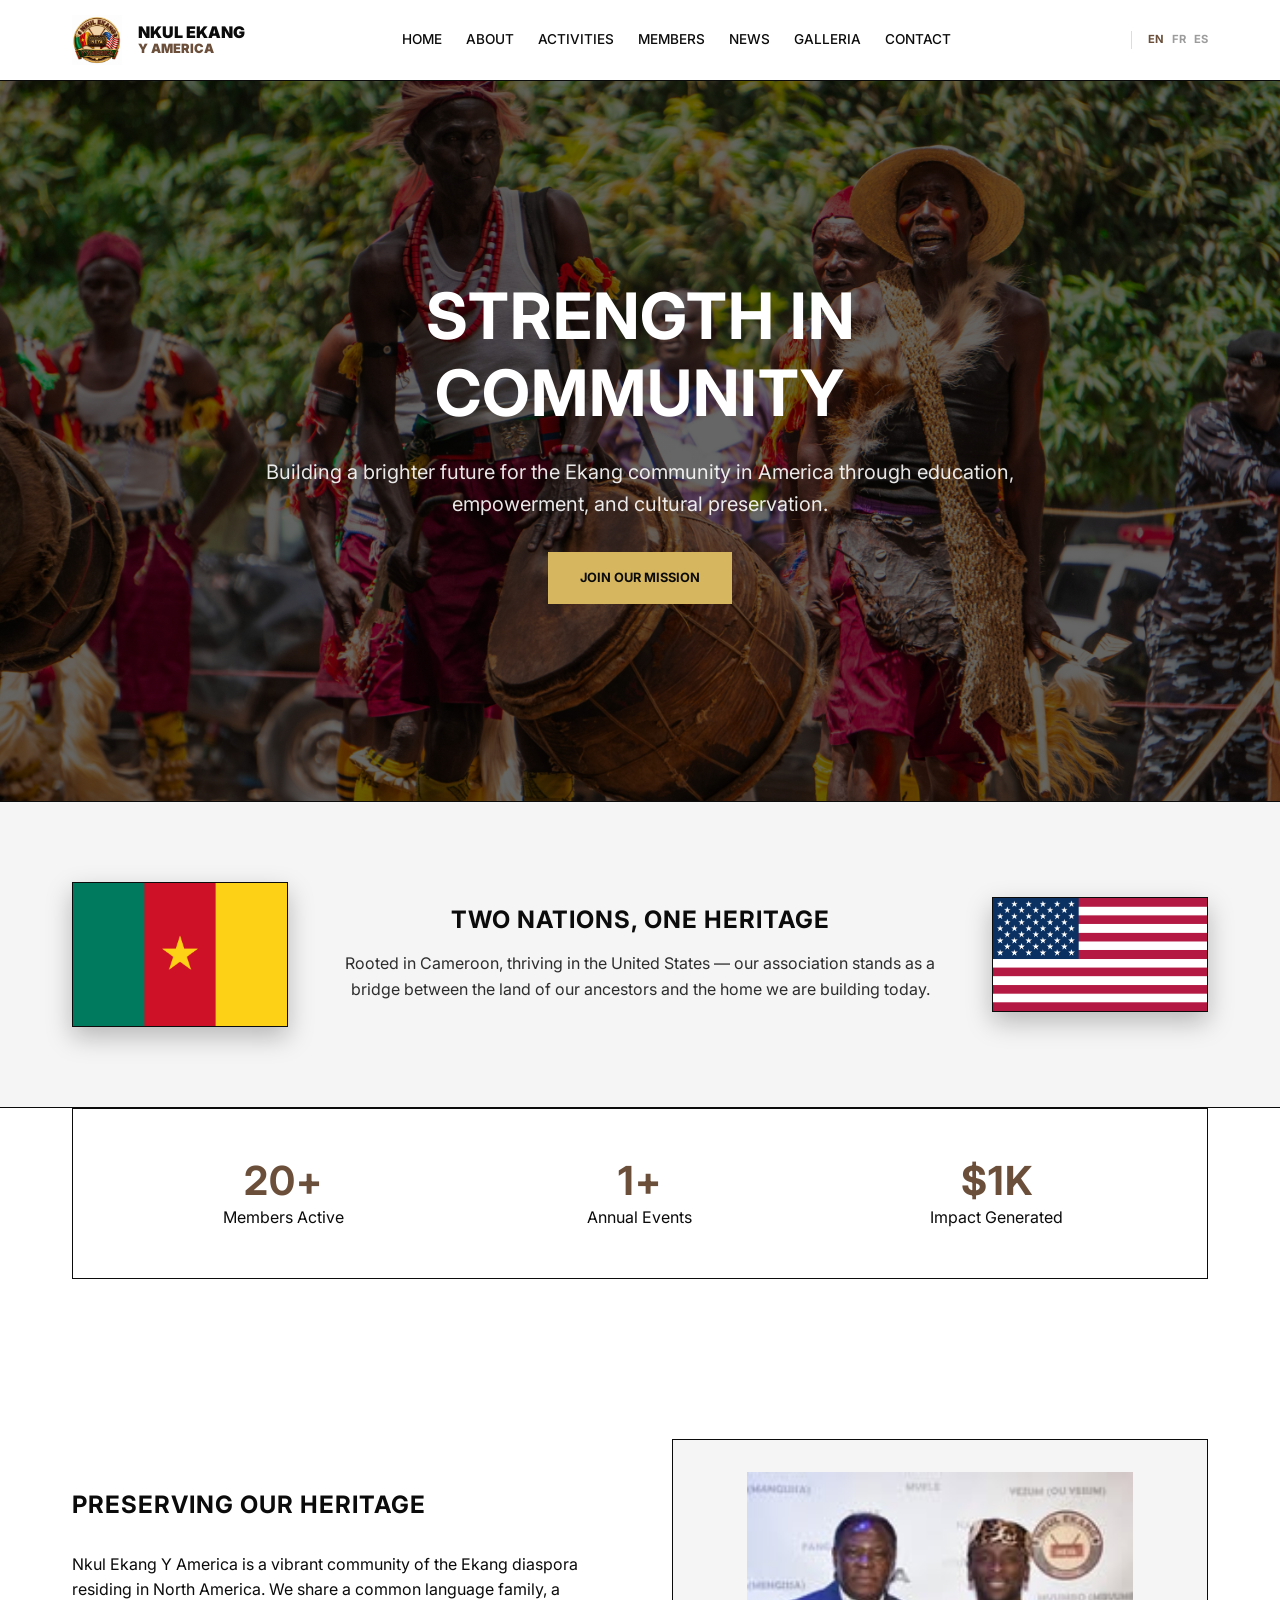
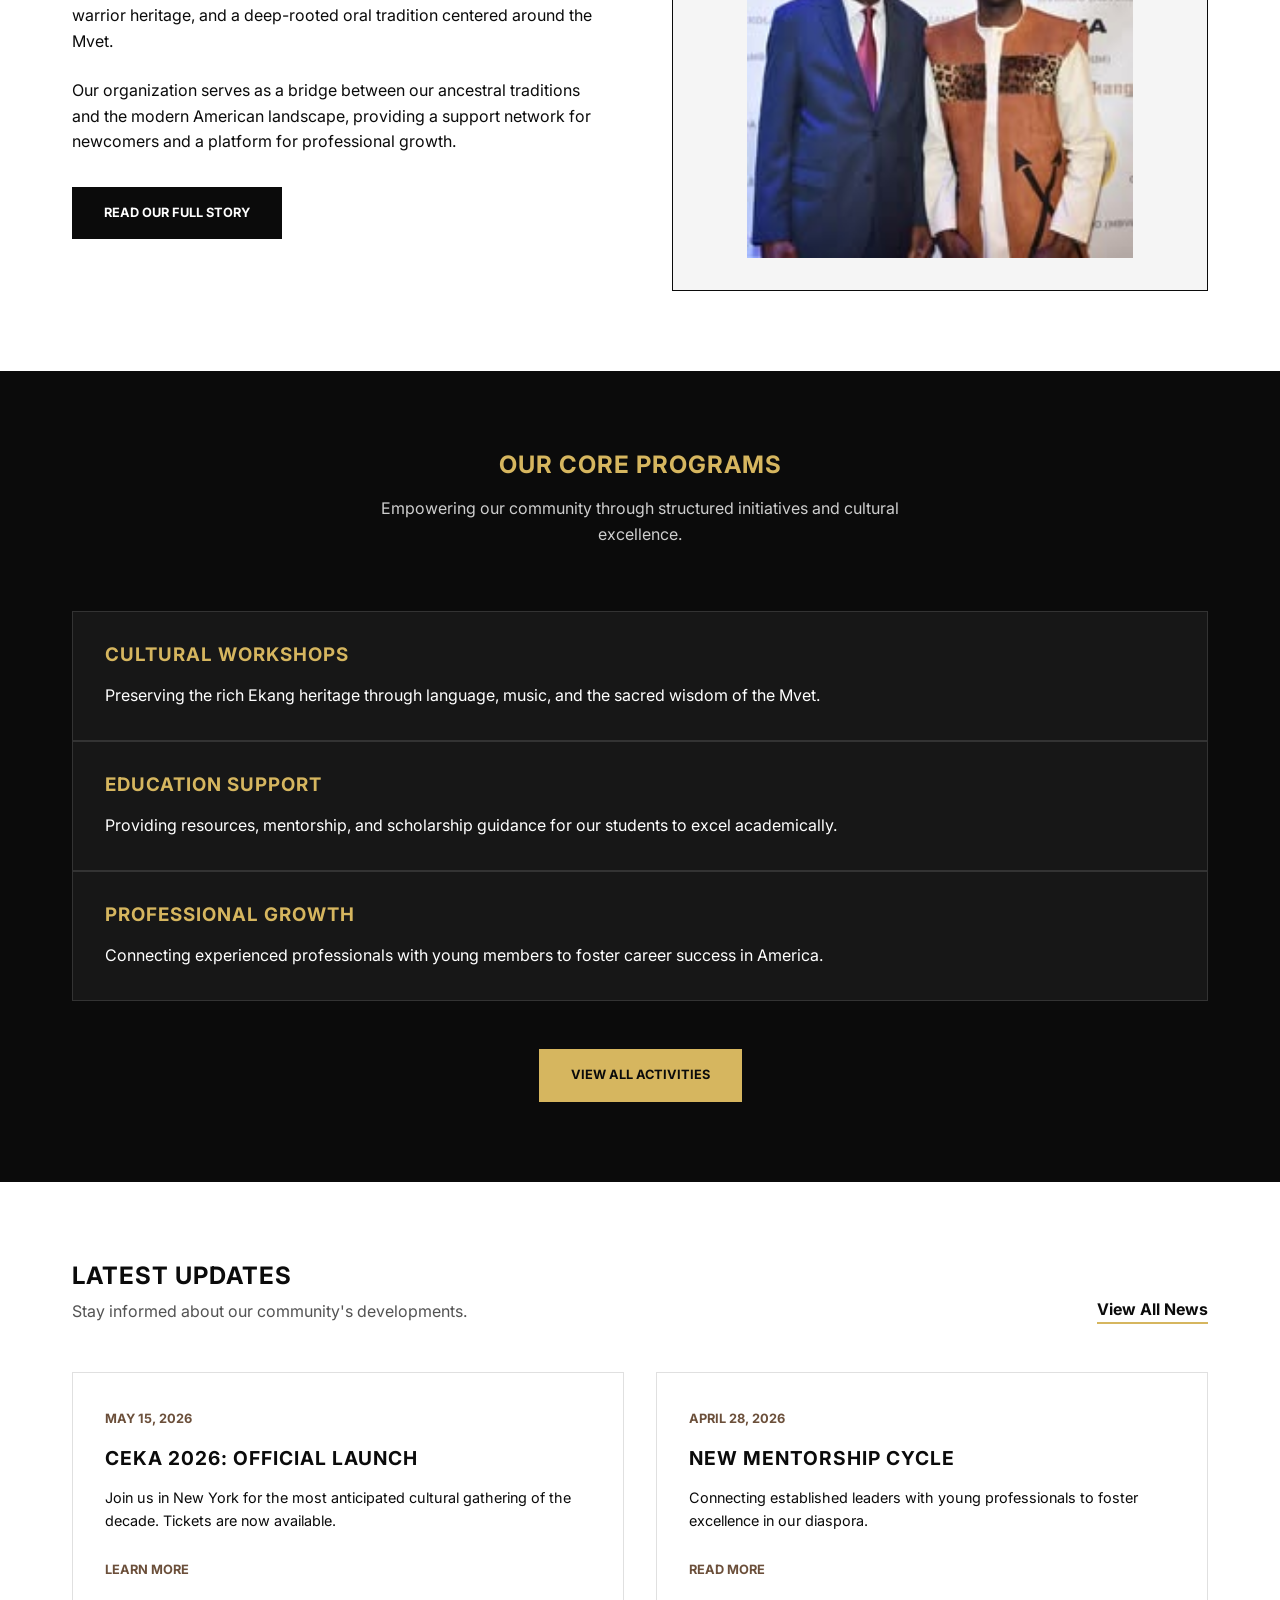
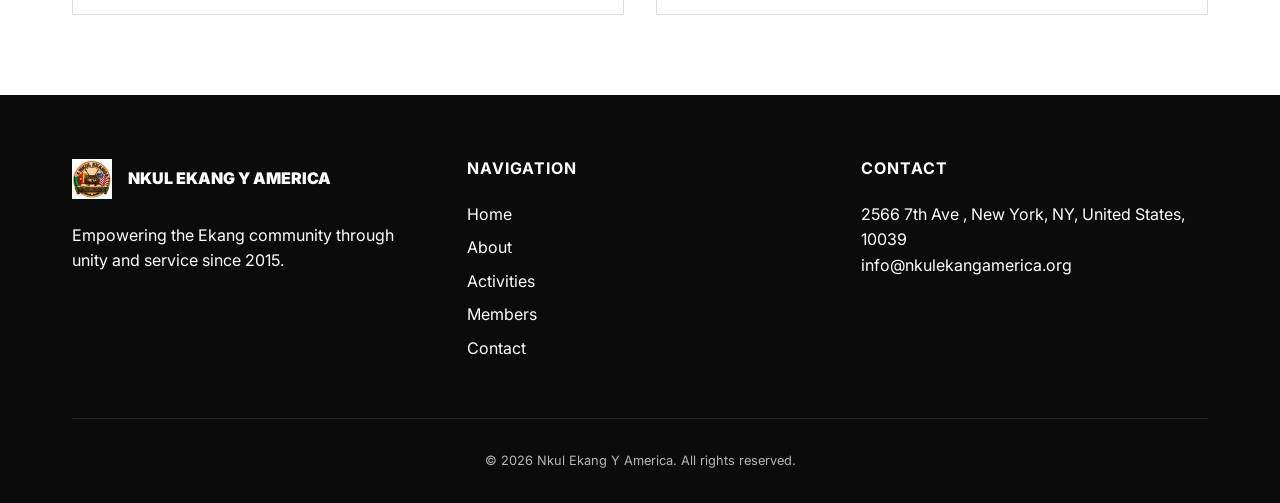
==== commit 4ac5f9e7: "Changements de logos et ajout des drapeaux" ====
--- a/index.html
+++ b/index.html
@@ -58,6 +58,61 @@
                 font-size: 1.1rem;
             }
         }
+
+        /* Unity section: Cameroon flag left, United States flag right */
+        .unity-section {
+            background: var(--color-gray-light);
+            border-top: 1px solid var(--color-black);
+            border-bottom: 1px solid var(--color-black);
+        }
+        .unity-grid {
+            display: grid;
+            grid-template-columns: 1fr minmax(0, 640px) 1fr;
+            align-items: center;
+            gap: 2rem;
+        }
+        .unity-flag {
+            display: flex;
+            justify-content: center;
+        }
+        .unity-flag img {
+            width: 100%;
+            max-width: 300px;
+            height: auto;
+            border: 1px solid var(--color-black);
+            box-shadow: 0 10px 24px rgba(0,0,0,0.25);
+        }
+        .unity-text {
+            text-align: center;
+        }
+        .unity-text h2 {
+            margin-bottom: 1rem;
+        }
+        .unity-text p {
+            opacity: 0.85;
+        }
+
+        @media (max-width: 900px) {
+            .unity-grid {
+                grid-template-columns: 1fr;
+                justify-items: center;
+                gap: 1.5rem;
+            }
+            .unity-text {
+                order: 2;
+            }
+            .unity-flag.flag-left { order: 1; }
+            .unity-flag.flag-right { order: 3; }
+            .unity-flag img {
+                max-width: 180px;
+            }
+        }
+
+        @media (max-width: 480px) {
+            .unity-flag img {
+                max-width: 140px;
+            }
+        }
         .stats-grid {
             display: grid;
             grid-template-columns: repeat(3, 1fr);
@@ -79,7 +134,7 @@
         <div class="container">
             <nav>
                 <a href="index.html" class="logo">
-                    <img src="assets/images/logos/logo-removebg.png" alt="Logo" style="height: 50px;">
+                    <img src="assets/images/logos/logo.jpg" alt="Logo" style="height: 50px;">
                     <div class="logo-text">
                         <span>Nkul Ekang</span>
                         <span>Y America</span>
@@ -119,6 +174,23 @@
             </div>
         </section>
 
+        <section class="unity-section">
+            <div class="container">
+                <div class="unity-grid">
+                    <div class="unity-flag flag-left">
+                        <img src="assets/images/flags/cameroon.png" alt="Flag of Cameroon">
+                    </div>
+                    <div class="unity-text">
+                        <h2 data-i18n="unity-title">Two Nations, One Heritage</h2>
+                        <p data-i18n="unity-desc">Rooted in Cameroon, thriving in the United States &mdash; our association stands as a bridge between the land of our ancestors and the home we are building today.</p>
+                    </div>
+                    <div class="unity-flag flag-right">
+                        <img src="assets/images/flags/usa.png" alt="Flag of the United States">
+                    </div>
+                </div>
+            </div>
+        </section>
+
         <section class="stats">
             <div class="container">
                 <div class="stats-grid">
@@ -212,7 +284,7 @@
             <div class="footer-grid">
                 <div>
                     <div class="logo" style="display: flex; align-items: center; gap: 1rem; margin-bottom: 1.5rem;">
-                        <img src="assets/images/logos/logo-removebg.png" alt="Logo" style="height: 40px;">
+                        <img src="assets/images/logos/logo.jpg" alt="Logo" style="height: 40px;">
                         <span>Nkul Ekang Y America</span>
                     </div>
                     <p data-i18n="footer-desc">Empowering the Ekang community through unity and service since 2015.</p>
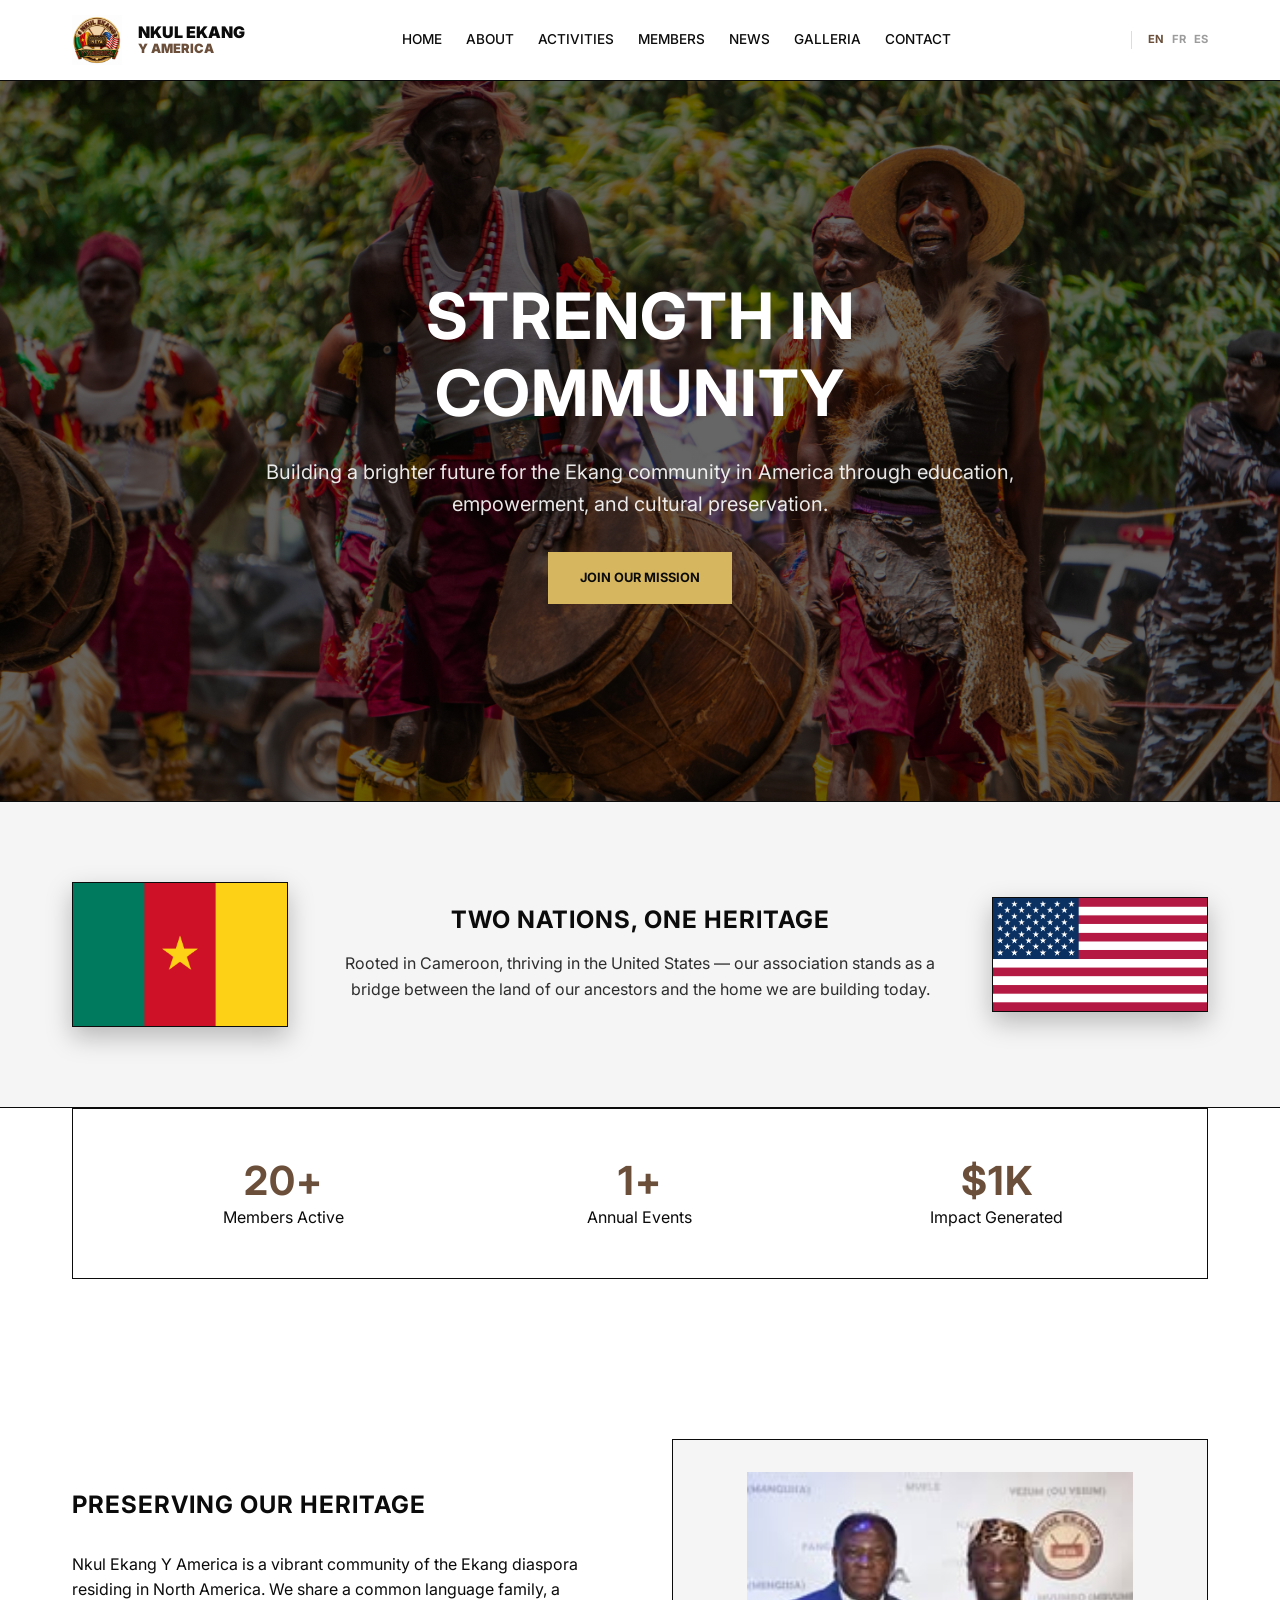
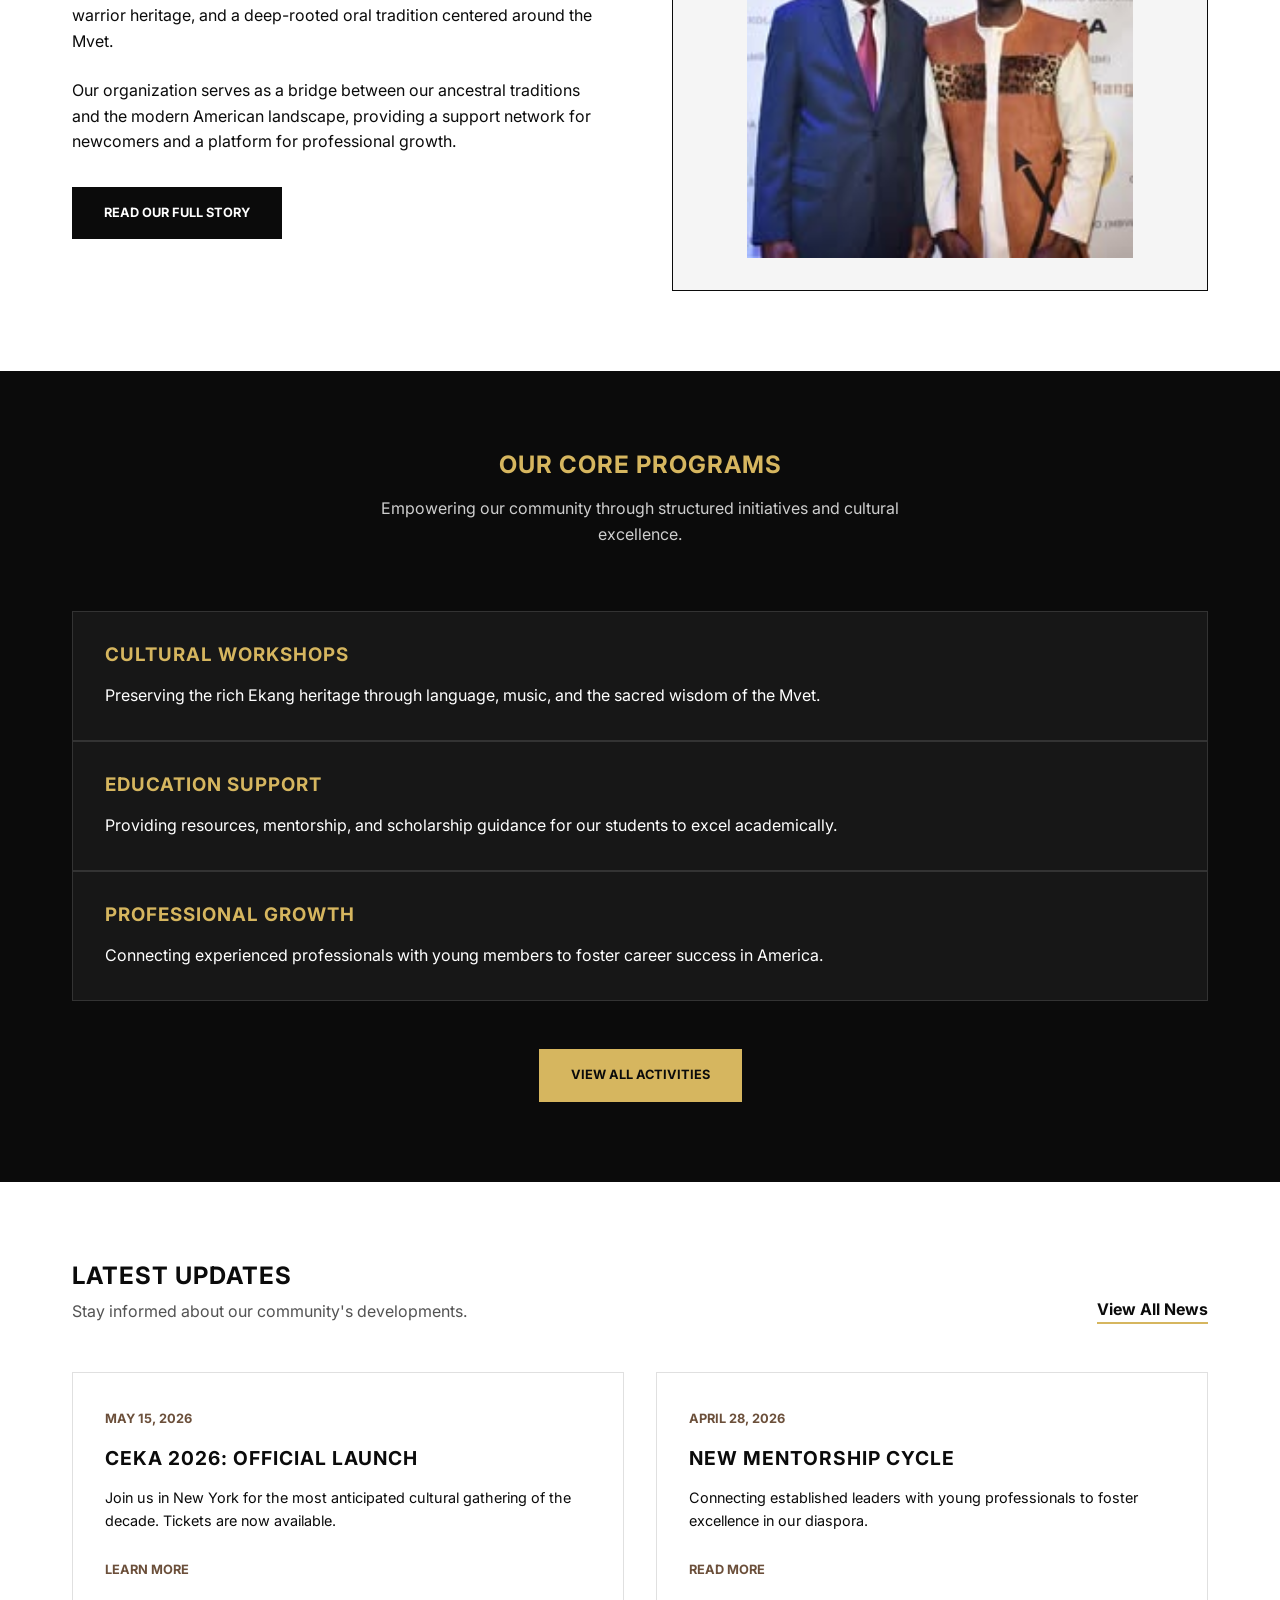
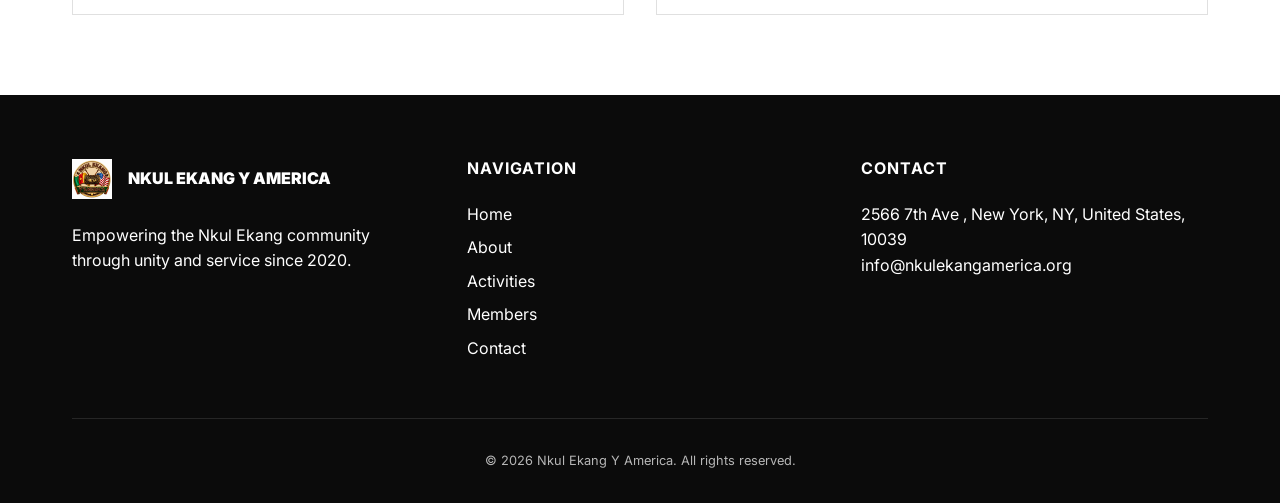
==== commit 19070456: "Reecrit la page about avec l'histoire reelle de Nkul Ekang Remplace le recit fictif (fondation 2015," ====
--- a/index.html
+++ b/index.html
@@ -287,7 +287,7 @@
                         <img src="assets/images/logos/logo.jpg" alt="Logo" style="height: 40px;">
                         <span>Nkul Ekang Y America</span>
                     </div>
-                    <p data-i18n="footer-desc">Empowering the Ekang community through unity and service since 2015.</p>
+                    <p data-i18n="footer-desc">Empowering the Nkul Ekang community through unity and service since 2020.</p>
                 </div>
                 <div>
                     <h4 style="margin-bottom: 1.5rem;" data-i18n="footer-nav">Navigation</h4>
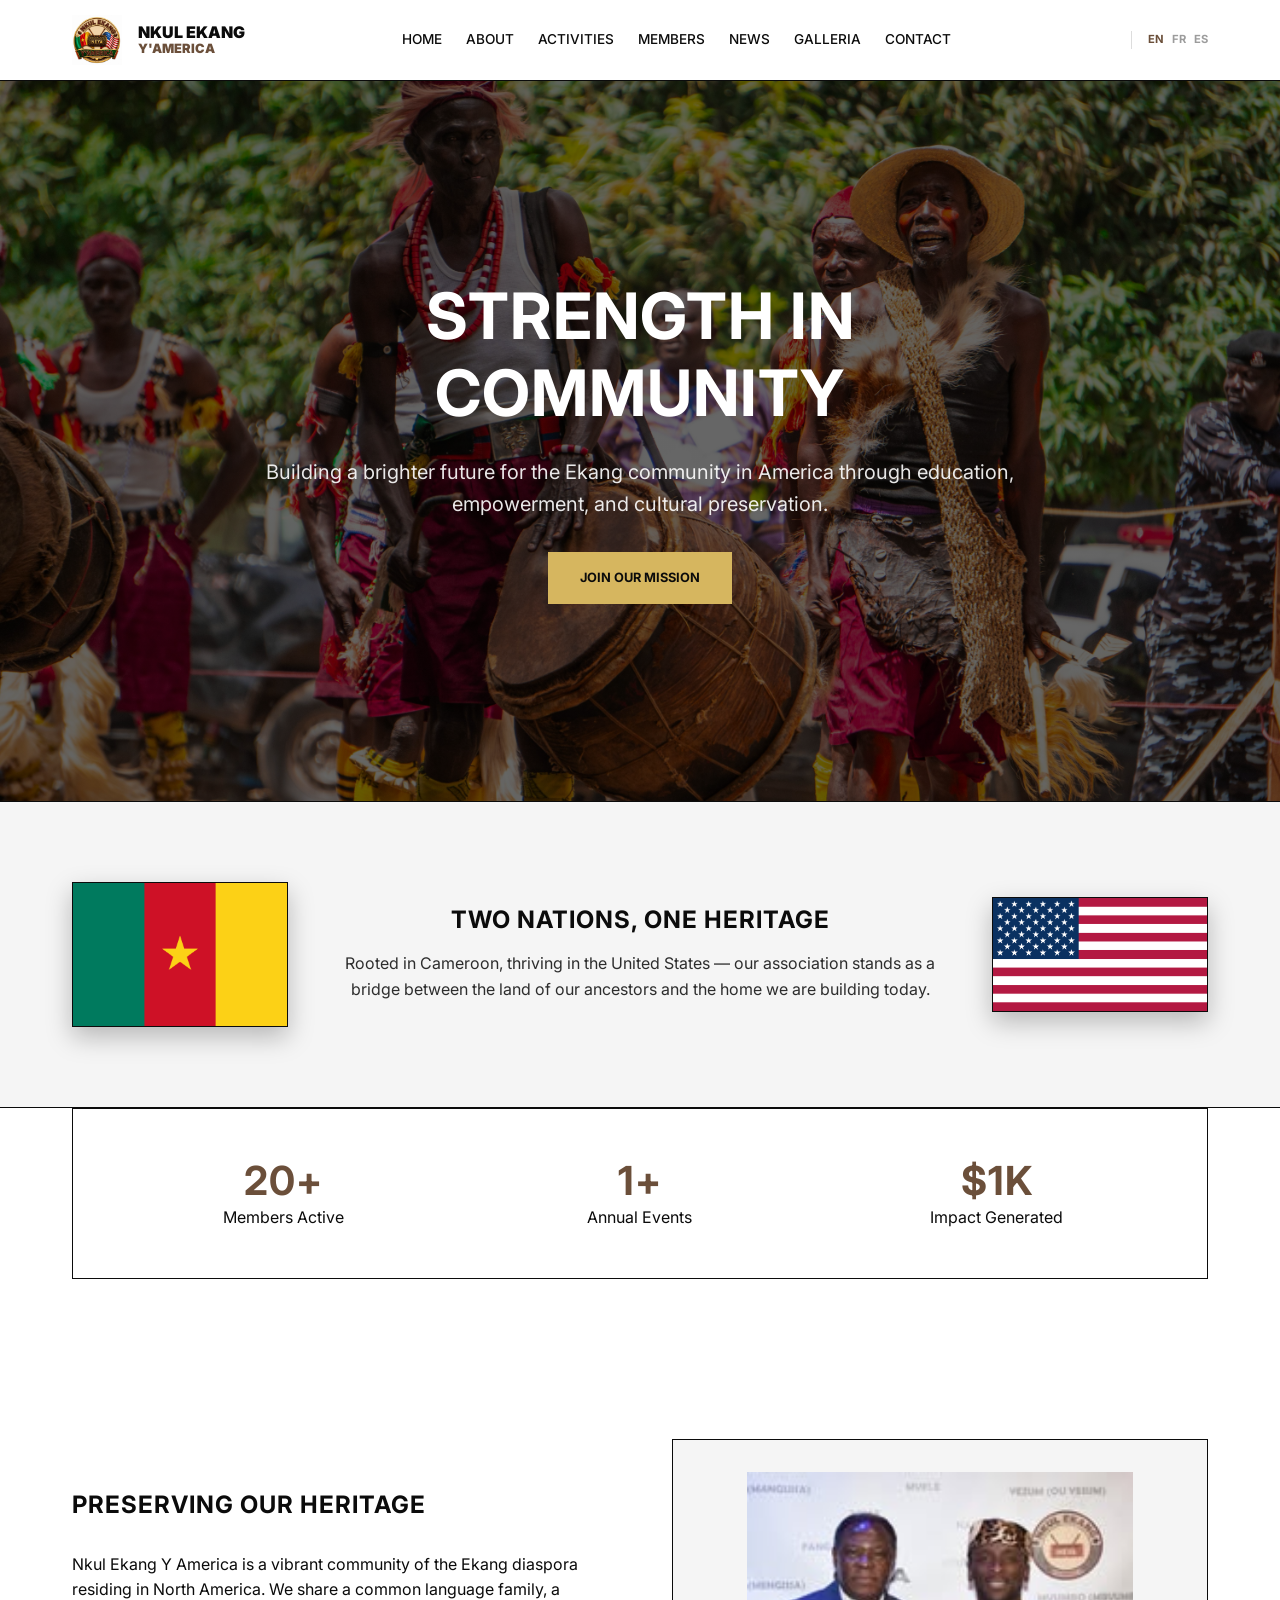
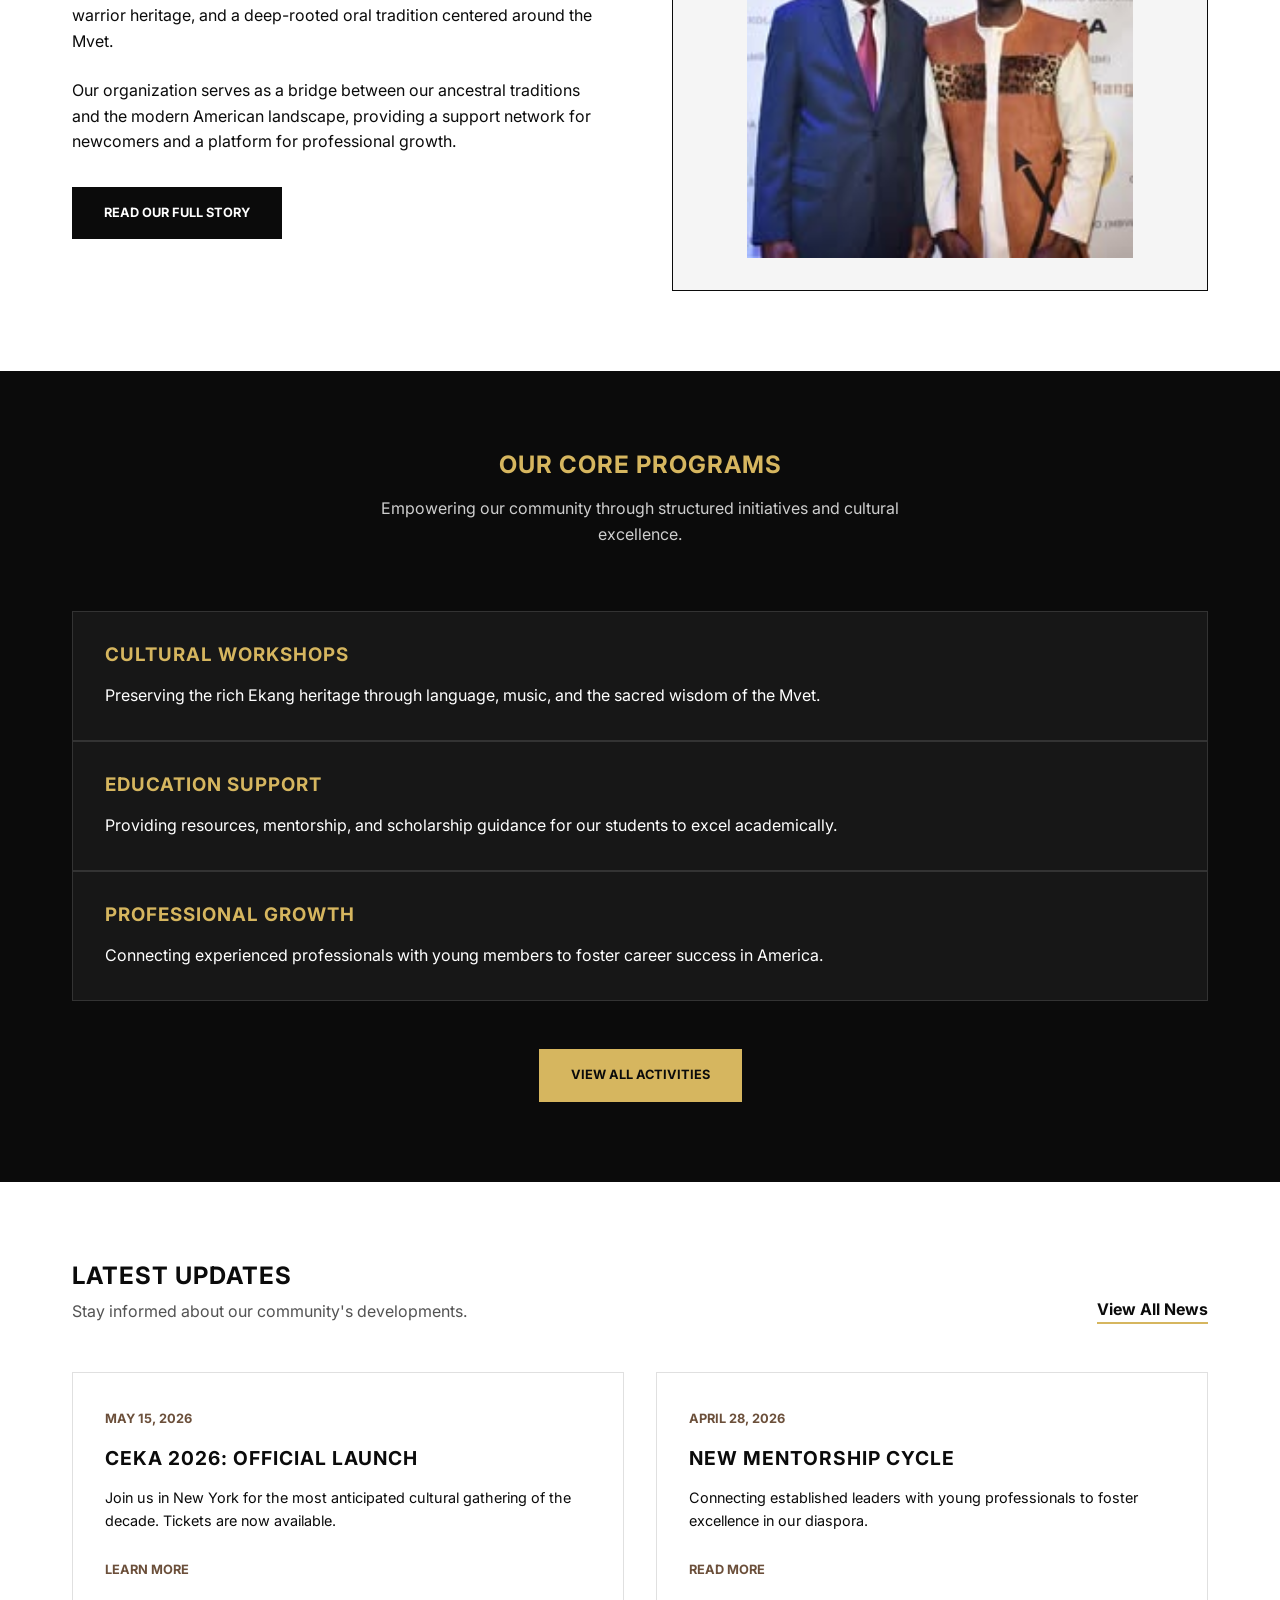
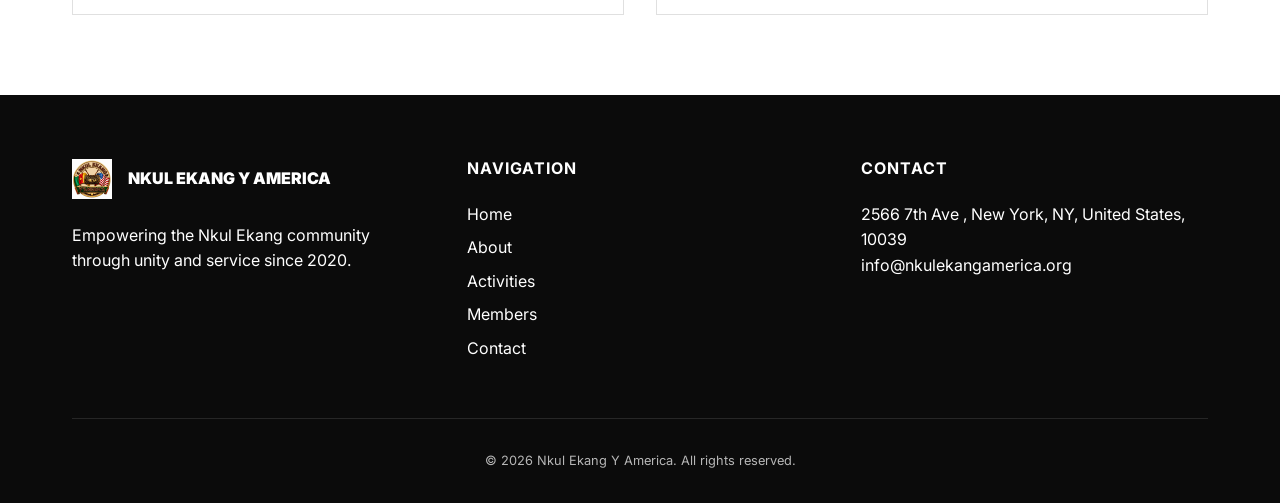
==== commit 58981081: "Corrige Y America en Y'America dans le logo de la nav bar Co-Authored-By: Claude Sonnet 5 <noreply@a" ====
--- a/index.html
+++ b/index.html
@@ -137,7 +137,7 @@
                     <img src="assets/images/logos/logo.jpg" alt="Logo" style="height: 50px;">
                     <div class="logo-text">
                         <span>Nkul Ekang</span>
-                        <span>Y America</span>
+                        <span>Y'America</span>
                     </div>
                 </a>
                 <div class="nav-links">
